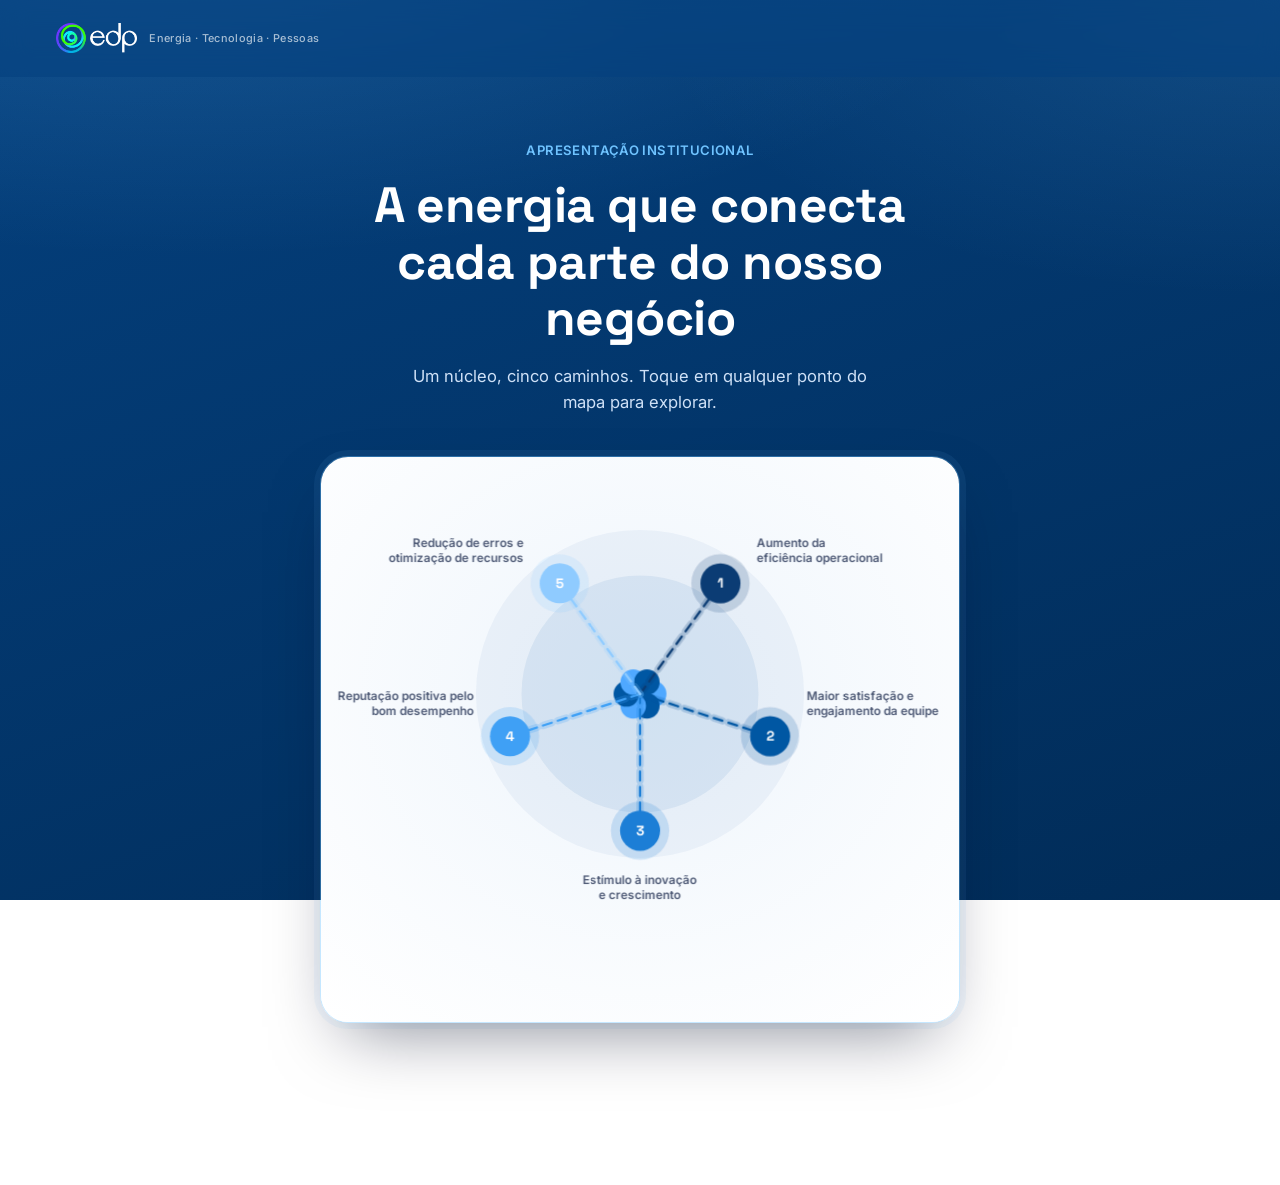
==== index.html @ 25f46475 "Add files via upload" ====
<!DOCTYPE html>
<html lang="pt-BR">
<head>
<meta charset="UTF-8">
<meta name="viewport" content="width=device-width, initial-scale=1.0">
<title>EDP · Energia que conecta o futuro</title>
<meta name="description" content="Apresentação institucional EDP — explore o mapa mental interativo e conheça os pilares que movem a nossa energia.">
<link rel="stylesheet" href="css/style.css">
</head>
<body>

<header class="site-header">
  <button class="brand" data-route="home" aria-label="Voltar ao início EDP">
    <img class="brand-logo" src="assets/logo_edp.png" alt="EDP">
    <span class="brand-text"><small>Energia · Tecnologia · Pessoas</small></span>
  </button>

  <button class="home-btn" data-route="home">
    <svg viewBox="0 0 24 24" fill="none" stroke="currentColor" stroke-width="2" stroke-linecap="round" stroke-linejoin="round"><path d="M3 12l9-9 9 9"/><path d="M5 10v10a1 1 0 0 0 1 1h4v-6h4v6h4a1 1 0 0 0 1-1V10"/></svg>
    <span>Início</span>
  </button>
</header>

<main>

  <!-- ================= HOME ================= -->
  <section id="home" class="page is-active" data-page="home">
    <p class="hero-eyebrow">Apresentação institucional</p>
    <h1 class="hero-title">A energia que conecta cada parte do nosso negócio</h1>
    <p class="hero-sub">Um núcleo, cinco caminhos. Toque em qualquer ponto do mapa para explorar.</p>

    <div class="map-wrap" aria-label="Mapa mental interativo com cinco temas: clique em um ponto para saber mais">
      <svg width="100%" viewBox="0 0 700 620" role="img" xmlns="http://www.w3.org/2000/svg" aria-labelledby="mm-title mm-desc">
<title id="mm-title">Mapa mental EDP</title>
<desc id="mm-desc">Átomo azul brilhante, com núcleo e órbitas de elétrons, que se transforma em um mapa mental com cinco temas conectados ao núcleo central.</desc>
<defs>
  <radialGradient id="mm-bg" cx="50%" cy="42%" r="75%">
    <stop offset="0%" stop-color="#eef5fc"/>
    <stop offset="100%" stop-color="#ffffff"/>
  </radialGradient>
</defs>
<rect x="0" y="0" width="700" height="620" fill="url(#mm-bg)"/>
<circle class="nucleus-glow nucleus-glow-a" cx="350" cy="260" r="180" fill="#0057A3" opacity=".05"/>
<circle class="nucleus-glow nucleus-glow-b" cx="350" cy="260" r="130" fill="#0057A3" opacity=".08"/>
<g class="atom-shell">
<g class="orbit-spin orbit-spin-1">
<g transform="rotate(0 350 260)">
<ellipse cx="350" cy="260" rx="155" ry="62" fill="none" stroke="#0057A3" stroke-width="3.5" opacity=".5"/>
<circle cx="390.1" cy="319.9" r="10" fill="#123a63"/>
<circle cx="387.1" cy="316.9" r="3.4" fill="#8fc4ff" opacity=".9"/>
</g>
</g>
<g class="orbit-spin orbit-spin-2">
<g transform="rotate(60 350 260)">
<ellipse cx="350" cy="260" rx="155" ry="62" fill="none" stroke="#0057A3" stroke-width="3.5" opacity=".5"/>
<circle cx="284.5" cy="316.2" r="10" fill="#123a63"/>
<circle cx="281.5" cy="313.2" r="3.4" fill="#8fc4ff" opacity=".9"/>
</g>
</g>
<g class="orbit-spin orbit-spin-3">
<g transform="rotate(120 350 260)">
<ellipse cx="350" cy="260" rx="155" ry="62" fill="none" stroke="#0057A3" stroke-width="3.5" opacity=".5"/>
<circle cx="209.5" cy="286.2" r="10" fill="#123a63"/>
<circle cx="206.5" cy="283.2" r="3.4" fill="#8fc4ff" opacity=".9"/>
</g>
</g>
</g>
<g class="nucleus-core-group">
<circle cx="350" cy="260" r="14" fill="#0057A3"/>
<circle cx="365" cy="260" r="14" fill="#4FA8FF"/>
<circle cx="357.5" cy="273" r="14" fill="#0057A3"/>
<circle cx="342.5" cy="273" r="14" fill="#4FA8FF"/>
<circle cx="335" cy="260" r="14" fill="#0057A3"/>
<circle cx="342.5" cy="247" r="14" fill="#4FA8FF"/>
<circle cx="357.5" cy="247" r="14" fill="#0057A3"/>
</g>
<g class="orbit-system">
<line x1="350" y1="260" x2="438.2" y2="138.6" stroke="#0B3C74" stroke-width="8" opacity=".22" stroke-linecap="round" class="branch branch-1 branch-glow"/>
<line x1="350" y1="260" x2="438.2" y2="138.6" stroke="#0B3C74" stroke-width="2.5" stroke-linecap="round" class="branch branch-1 branch-beam"/>
<line x1="350" y1="260" x2="492.7" y2="306.4" stroke="#0057A3" stroke-width="8" opacity=".22" stroke-linecap="round" class="branch branch-2 branch-glow"/>
<line x1="350" y1="260" x2="492.7" y2="306.4" stroke="#0057A3" stroke-width="2.5" stroke-linecap="round" class="branch branch-2 branch-beam"/>
<line x1="350" y1="260" x2="350.0" y2="410.0" stroke="#1C7ED6" stroke-width="8" opacity=".22" stroke-linecap="round" class="branch branch-3 branch-glow"/>
<line x1="350" y1="260" x2="350.0" y2="410.0" stroke="#1C7ED6" stroke-width="2.5" stroke-linecap="round" class="branch branch-3 branch-beam"/>
<line x1="350" y1="260" x2="207.3" y2="306.4" stroke="#3FA0F5" stroke-width="8" opacity=".22" stroke-linecap="round" class="branch branch-4 branch-glow"/>
<line x1="350" y1="260" x2="207.3" y2="306.4" stroke="#3FA0F5" stroke-width="2.5" stroke-linecap="round" class="branch branch-4 branch-beam"/>
<line x1="350" y1="260" x2="261.8" y2="138.6" stroke="#8FCBFF" stroke-width="8" opacity=".22" stroke-linecap="round" class="branch branch-5 branch-glow"/>
<line x1="350" y1="260" x2="261.8" y2="138.6" stroke="#8FCBFF" stroke-width="2.5" stroke-linecap="round" class="branch branch-5 branch-beam"/>
<g class="map-node" data-node="1" tabindex="0" role="button" aria-label="Abrir tema 1">
<circle cx="438.2" cy="138.6" r="32" fill="#0B3C74" opacity=".18"/>
<circle cx="438.2" cy="138.6" r="22" fill="#0B3C74"/>
<text x="438.2" y="143.6" text-anchor="middle" font-size="15" font-weight="700" fill="#ffffff" font-family="Space Grotesk, Inter, sans-serif">1</text>
</g>
<g class="map-node" data-node="2" tabindex="0" role="button" aria-label="Abrir tema 2">
<circle cx="492.7" cy="306.4" r="32" fill="#0057A3" opacity=".18"/>
<circle cx="492.7" cy="306.4" r="22" fill="#0057A3"/>
<text x="492.7" y="311.4" text-anchor="middle" font-size="15" font-weight="700" fill="#ffffff" font-family="Space Grotesk, Inter, sans-serif">2</text>
</g>
<g class="map-node" data-node="3" tabindex="0" role="button" aria-label="Abrir tema 3">
<circle cx="350.0" cy="410.0" r="32" fill="#1C7ED6" opacity=".18"/>
<circle cx="350.0" cy="410.0" r="22" fill="#1C7ED6"/>
<text x="350.0" y="415.0" text-anchor="middle" font-size="15" font-weight="700" fill="#ffffff" font-family="Space Grotesk, Inter, sans-serif">3</text>
</g>
<g class="map-node" data-node="4" tabindex="0" role="button" aria-label="Abrir tema 4">
<circle cx="207.3" cy="306.4" r="32" fill="#3FA0F5" opacity=".18"/>
<circle cx="207.3" cy="306.4" r="22" fill="#3FA0F5"/>
<text x="207.3" y="311.4" text-anchor="middle" font-size="15" font-weight="700" fill="#ffffff" font-family="Space Grotesk, Inter, sans-serif">4</text>
</g>
<g class="map-node" data-node="5" tabindex="0" role="button" aria-label="Abrir tema 5">
<circle cx="261.8" cy="138.6" r="32" fill="#8FCBFF" opacity=".18"/>
<circle cx="261.8" cy="138.6" r="22" fill="#8FCBFF"/>
<text x="261.8" y="143.6" text-anchor="middle" font-size="15" font-weight="700" fill="#ffffff" font-family="Space Grotesk, Inter, sans-serif">5</text>
</g>
<text x="478.2" y="98.6" text-anchor="start" font-size="13" font-weight="600" fill="#4d5975" font-family="Inter, sans-serif">Aumento da</text>
<text x="478.2" y="115.6" text-anchor="start" font-size="13" font-weight="600" fill="#4d5975" font-family="Inter, sans-serif">eficiência operacional</text>
<text x="532.7" y="266.4" text-anchor="start" font-size="13" font-weight="600" fill="#4d5975" font-family="Inter, sans-serif">Maior satisfação e</text>
<text x="532.7" y="283.4" text-anchor="start" font-size="13" font-weight="600" fill="#4d5975" font-family="Inter, sans-serif">engajamento da equipe</text>
<text x="350.0" y="468.0" text-anchor="middle" font-size="13" font-weight="600" fill="#4d5975" font-family="Inter, sans-serif">Estímulo à inovação</text>
<text x="350.0" y="485.0" text-anchor="middle" font-size="13" font-weight="600" fill="#4d5975" font-family="Inter, sans-serif">e crescimento</text>
<text x="167.3" y="266.4" text-anchor="end" font-size="13" font-weight="600" fill="#4d5975" font-family="Inter, sans-serif">Reputação positiva pelo</text>
<text x="167.3" y="283.4" text-anchor="end" font-size="13" font-weight="600" fill="#4d5975" font-family="Inter, sans-serif">bom desempenho</text>
<text x="221.8" y="98.6" text-anchor="end" font-size="13" font-weight="600" fill="#4d5975" font-family="Inter, sans-serif">Redução de erros e</text>
<text x="221.8" y="115.6" text-anchor="end" font-size="13" font-weight="600" fill="#4d5975" font-family="Inter, sans-serif">otimização de recursos</text>
</g>
</svg>
    </div>
  </section>

  <!-- ================= TEMA 1 ================= -->
  <section id="tema-1" class="page" data-page="tema-1" style="--accent-c: var(--n1);">
    <div class="detail detail-grid">
      <div class="detail-copy">
        <p class="detail-kicker"><span class="dot"></span> Tema 01 · Operação</p>
        <h2 class="detail-title">Aumento da eficiência operacional</h2>
        <p class="detail-lede">Cada visita técnica economizada é energia que chega mais rápido a quem precisa. Rotas de manutenção são otimizadas com dados em tempo real, reduzindo deslocamentos desnecessários e o tempo entre o chamado e o reparo. O monitoramento contínuo da rede permite agir antes que uma falha aconteça, mantendo a operação fluindo com menos desperdício em cada etapa.</p>
        <div class="detail-links">
          <button class="detail-link" data-route="home">
            <svg viewBox="0 0 24 24" fill="none" stroke="currentColor" stroke-width="2" stroke-linecap="round" stroke-linejoin="round"><path d="M3 12l9-9 9 9"/><path d="M5 10v10a1 1 0 0 0 1 1h4v-6h4v6h4a1 1 0 0 0 1-1V10"/></svg>
            Início
          </button>
          <button class="detail-link is-quiet" data-route="tema-2">
            Pessoas e engajamento
            <svg viewBox="0 0 24 24" fill="none" stroke="currentColor" stroke-width="2" stroke-linecap="round" stroke-linejoin="round"><path d="M5 12h14"/><path d="M13 5l7 7-7 7"/></svg>
          </button>
        </div>
      </div>
      <div class="detail-media">
        <figure class="media-card">
          <svg width="100%" viewBox="0 0 640 220" role="img" xmlns="http://www.w3.org/2000/svg" aria-labelledby="tr-title tr-desc">
<title id="tr-title">Manutenção em campo</title>
<desc id="tr-desc">Caminhão branco de manutenção da EDP percorre a rua enquanto os postes de energia se acendem à sua passagem.</desc>
<defs>
  <linearGradient id="tr-sky" x1="0" y1="0" x2="0" y2="1">
    <stop offset="0%" stop-color="#eaf4ff"/>
    <stop offset="100%" stop-color="#ffffff"/>
  </linearGradient>
</defs>
<rect x="0" y="0" width="640" height="220" fill="url(#tr-sky)"/>

<!-- postes de luz -->
<rect x="86" y="70" width="4" height="90" fill="#c7d2e3"/>
<circle class="lamp lamp1" cx="88" cy="66" r="9" fill="#ffd873"/>
<rect x="226" y="70" width="4" height="90" fill="#c7d2e3"/>
<circle class="lamp lamp2" cx="228" cy="66" r="9" fill="#ffd873"/>
<rect x="366" y="70" width="4" height="90" fill="#c7d2e3"/>
<circle class="lamp lamp3" cx="368" cy="66" r="9" fill="#ffd873"/>
<rect x="506" y="70" width="4" height="90" fill="#c7d2e3"/>
<circle class="lamp lamp4" cx="508" cy="66" r="9" fill="#ffd873"/>

<!-- pista -->
<rect x="0" y="160" width="640" height="60" fill="#233246"/>
<rect x="0" y="160" width="640" height="6" fill="#324a66"/>
<g fill="#ffffff" opacity=".7">
  <rect x="0" y="188" width="34" height="5"/><rect x="60" y="188" width="34" height="5"/>
  <rect x="120" y="188" width="34" height="5"/><rect x="180" y="188" width="34" height="5"/>
  <rect x="240" y="188" width="34" height="5"/><rect x="300" y="188" width="34" height="5"/>
  <rect x="360" y="188" width="34" height="5"/><rect x="420" y="188" width="34" height="5"/>
  <rect x="480" y="188" width="34" height="5"/><rect x="540" y="188" width="34" height="5"/>
  <rect x="600" y="188" width="34" height="5"/>
</g>

<!-- caminhao (grupo externo apenas translada; nada de transform-origin aqui) -->
<g class="truck-rig">
  <g transform="translate(-6,90)">
    <!-- sombra -->
    <ellipse cx="82" cy="82" rx="76" ry="8" fill="#16213a" opacity=".14"/>

    <!-- carroceria (caixa branca de manutencao) -->
    <rect x="6" y="22" width="94" height="48" rx="5" fill="#ffffff" stroke="#c7d2e3" stroke-width="2"/>
    <rect x="6" y="46" width="94" height="7" fill="#0057A3"/>
    <text x="53" y="38" text-anchor="middle" font-size="15" font-weight="700" fill="#0057A3" font-family="Space Grotesk, Inter, sans-serif">EDP</text>

    <!-- cabine -->
    <path d="M100,30 h26 a8,8 0 0 1 8,8 v24 a8,8 0 0 1 -8,8 h-26 z" fill="#0057A3"/>
    <rect x="108" y="38" width="18" height="14" rx="2" fill="#cfe6ff"/>
    <rect x="100" y="66" width="34" height="5" fill="#003f7d"/>

    <!-- parachoque -->
    <rect x="130" y="68" width="8" height="6" fill="#8fa3c2"/>
    <rect x="2" y="68" width="8" height="6" fill="#8fa3c2"/>

    <!-- rodas: cada roda e um grupo fechado, sem transform proprio -->
    <g class="wheel">
      <circle cx="38" cy="76" r="13" fill="#1b2740"/>
      <circle cx="38" cy="76" r="6" fill="#c3ccdb"/>
      <g stroke="#1b2740" stroke-width="2.4">
        <line x1="38" y1="66" x2="38" y2="86"/>
        <line x1="28" y1="76" x2="48" y2="76"/>
        <line x1="31" y1="69" x2="45" y2="83"/>
        <line x1="45" y1="69" x2="31" y2="83"/>
      </g>
    </g>
    <g class="wheel">
      <circle cx="112" cy="76" r="13" fill="#1b2740"/>
      <circle cx="112" cy="76" r="6" fill="#c3ccdb"/>
      <g stroke="#1b2740" stroke-width="2.4">
        <line x1="112" y1="66" x2="112" y2="86"/>
        <line x1="102" y1="76" x2="122" y2="76"/>
        <line x1="105" y1="69" x2="119" y2="83"/>
        <line x1="119" y1="69" x2="105" y2="83"/>
      </g>
    </g>
  </g>
</g>
</svg>
        </figure>
        <figure class="media-card media-photo">
          <img src="assets/foto_caminhao_edp.jpg" alt="Caminhão de manutenção da EDP em operação em via pública, com equipe trabalhando na rede elétrica" loading="lazy">
          <figcaption class="media-caption">Equipe EDP em campo</figcaption>
        </figure>
      </div>
    </div>
  </section>

  <!-- ================= TEMA 2 ================= -->
  <section id="tema-2" class="page" data-page="tema-2" style="--accent-c: var(--n2);">
    <div class="detail detail-grid">
      <div class="detail-copy">
        <p class="detail-kicker"><span class="dot"></span> Tema 02 · Pessoas</p>
        <h2 class="detail-title">Maior satisfação e engajamento da equipe</h2>
        <p class="detail-lede">Assim como o sol carrega os painéis e leva luz até a casa, investir em quem faz a EDP acontecer sustenta cada etapa da nossa energia. Ferramentas digitais tiram tarefas repetitivas do caminho da equipe, e trilhas de capacitação conectam cada colaborador às novas tecnologias de energia limpa. O resultado é uma cultura orientada a propósito, em que sustentabilidade é trabalho de todos os dias.</p>
        <div class="detail-links">
          <button class="detail-link" data-route="home">
            <svg viewBox="0 0 24 24" fill="none" stroke="currentColor" stroke-width="2" stroke-linecap="round" stroke-linejoin="round"><path d="M3 12l9-9 9 9"/><path d="M5 10v10a1 1 0 0 0 1 1h4v-6h4v6h4a1 1 0 0 0 1-1V10"/></svg>
            Início
          </button>
          <button class="detail-link is-quiet" data-route="tema-3">
            Inovação e crescimento
            <svg viewBox="0 0 24 24" fill="none" stroke="currentColor" stroke-width="2" stroke-linecap="round" stroke-linejoin="round"><path d="M5 12h14"/><path d="M13 5l7 7-7 7"/></svg>
          </button>
        </div>
      </div>
      <div class="detail-media">
        <figure class="media-card">
          <svg width="100%" viewBox="0 0 640 220" role="img" xmlns="http://www.w3.org/2000/svg" aria-labelledby="sl-title sl-desc">
<title id="sl-title">Energia solar EDP</title>
<desc id="sl-desc">O sol carrega o painel solar, a energia flui até a casa e as janelas se acendem, com um marcador EDP no ponto de conexão.</desc>
<defs>
  <linearGradient id="sl-sky" x1="0" y1="0" x2="0" y2="1">
    <stop offset="0%" stop-color="#eaf4ff"/>
    <stop offset="100%" stop-color="#ffffff"/>
  </linearGradient>
</defs>
<rect x="0" y="0" width="640" height="220" fill="url(#sl-sky)"/>

<!-- sol -->
<g>
  <circle class="sun-glow sun-glow-a" cx="96" cy="58" r="46" fill="#ffcf5c" opacity=".10"/>
  <circle class="sun-glow sun-glow-b" cx="96" cy="58" r="34" fill="#ffcf5c" opacity=".18"/>
  <g class="sun-rays" stroke="#f4b93c" stroke-width="2.5" stroke-linecap="round">
    <line x1="96" y1="14" x2="96" y2="4"/>
    <line x1="96" y1="102" x2="96" y2="112"/>
    <line x1="52" y1="58" x2="42" y2="58"/>
    <line x1="140" y1="58" x2="150" y2="58"/>
    <line x1="65" y1="27" x2="58" y2="20"/>
    <line x1="127" y1="27" x2="134" y2="20"/>
    <line x1="65" y1="89" x2="58" y2="96"/>
    <line x1="127" y1="89" x2="134" y2="96"/>
  </g>
  <circle cx="96" cy="58" r="24" fill="#ffcf5c"/>
</g>

<!-- linha do chao -->
<rect x="0" y="196" width="640" height="4" fill="#e2e9f4"/>

<!-- painel solar -->
<g transform="translate(40,120)">
  <path d="M0,52 L100,52 L86,10 L18,10 Z" fill="#dbe9fb" stroke="#0057A3" stroke-width="2"/>
  <line x1="18" y1="10" x2="0" y2="52" stroke="#0057A3" stroke-width="1.4" opacity=".5"/>
  <line x1="43" y1="10" x2="30" y2="52" stroke="#0057A3" stroke-width="1.4" opacity=".5"/>
  <line x1="65" y1="10" x2="58" y2="52" stroke="#0057A3" stroke-width="1.4" opacity=".5"/>
  <line x1="6" y1="34" x2="94" y2="34" stroke="#0057A3" stroke-width="1.4" opacity=".5"/>
  <rect x="42" y="52" width="8" height="18" fill="#a9b8d1"/>
</g>

<!-- fluxo de energia -->
<path class="energy-flow" d="M150,150 Q320,90 470,150" fill="none" stroke="#0aa0e0" stroke-width="3" stroke-dasharray="2 10" stroke-linecap="round"/>

<!-- marcador EDP -->
<g transform="translate(292,118)">
  <g class="edp-marker">
    <rect x="0" y="0" width="56" height="24" rx="6" fill="#0057A3"/>
    <text x="28" y="16" text-anchor="middle" font-size="12" font-weight="700" fill="#ffffff" font-family="Space Grotesk, Inter, sans-serif">EDP</text>
    <rect x="24" y="24" width="8" height="46" fill="#8fa3c2"/>
  </g>
</g>

<!-- casa -->
<g transform="translate(490,96)">
  <path d="M0,44 L50,10 L100,44 Z" fill="#0057A3"/>
  <rect x="8" y="44" width="84" height="56" fill="#ffffff" stroke="#dbe6f5" stroke-width="2"/>
  <rect class="window window-1" x="24" y="60" width="20" height="20" fill="#1b2740"/>
  <rect class="window window-2" x="56" y="60" width="20" height="20" fill="#1b2740"/>
</g>
</svg>
        </figure>
        <figure class="media-card media-photo">
          <img src="assets/foto_solar_eolica_montanhas.jpg" alt="Painéis solares com turbinas eólicas ao fundo, em paisagem montanhosa" loading="lazy">
          <figcaption class="media-caption">Geração solar e eólica</figcaption>
        </figure>
      </div>
    </div>
  </section>

  <!-- ================= TEMA 3 ================= -->
  <section id="tema-3" class="page" data-page="tema-3" style="--accent-c: var(--n3);">
    <div class="detail detail-grid">
      <div class="detail-copy">
        <p class="detail-kicker"><span class="dot"></span> Tema 03 · Inovação</p>
        <h2 class="detail-title">Estímulo à inovação e crescimento</h2>
        <p class="detail-lede">Manter a rede acesa hoje é também construir a energia de amanhã. A digitalização da infraestrutura elétrica abre espaço para novos serviços, de mobilidade elétrica a armazenamento e geração solar descentralizada. Cada rota otimizada e cada tecnologia testada em campo vira experiência acumulada — e essa experiência sustenta o crescimento da EDP em novos mercados.</p>
        <div class="detail-links">
          <button class="detail-link" data-route="home">
            <svg viewBox="0 0 24 24" fill="none" stroke="currentColor" stroke-width="2" stroke-linecap="round" stroke-linejoin="round"><path d="M3 12l9-9 9 9"/><path d="M5 10v10a1 1 0 0 0 1 1h4v-6h4v6h4a1 1 0 0 0 1-1V10"/></svg>
            Início
          </button>
          <button class="detail-link is-quiet" data-route="tema-4">
            Reputação e desempenho
            <svg viewBox="0 0 24 24" fill="none" stroke="currentColor" stroke-width="2" stroke-linecap="round" stroke-linejoin="round"><path d="M5 12h14"/><path d="M13 5l7 7-7 7"/></svg>
          </button>
        </div>
      </div>
      <div class="detail-media">
        <figure class="media-card">
          <svg width="100%" viewBox="0 0 640 220" role="img" xmlns="http://www.w3.org/2000/svg" aria-labelledby="tr-title tr-desc">
<title id="tr-title">Manutenção em campo</title>
<desc id="tr-desc">Caminhão branco de manutenção da EDP percorre a rua enquanto os postes de energia se acendem à sua passagem.</desc>
<defs>
  <linearGradient id="tr-sky" x1="0" y1="0" x2="0" y2="1">
    <stop offset="0%" stop-color="#eaf4ff"/>
    <stop offset="100%" stop-color="#ffffff"/>
  </linearGradient>
</defs>
<rect x="0" y="0" width="640" height="220" fill="url(#tr-sky)"/>

<!-- postes de luz -->
<rect x="86" y="70" width="4" height="90" fill="#c7d2e3"/>
<circle class="lamp lamp1" cx="88" cy="66" r="9" fill="#ffd873"/>
<rect x="226" y="70" width="4" height="90" fill="#c7d2e3"/>
<circle class="lamp lamp2" cx="228" cy="66" r="9" fill="#ffd873"/>
<rect x="366" y="70" width="4" height="90" fill="#c7d2e3"/>
<circle class="lamp lamp3" cx="368" cy="66" r="9" fill="#ffd873"/>
<rect x="506" y="70" width="4" height="90" fill="#c7d2e3"/>
<circle class="lamp lamp4" cx="508" cy="66" r="9" fill="#ffd873"/>

<!-- pista -->
<rect x="0" y="160" width="640" height="60" fill="#233246"/>
<rect x="0" y="160" width="640" height="6" fill="#324a66"/>
<g fill="#ffffff" opacity=".7">
  <rect x="0" y="188" width="34" height="5"/><rect x="60" y="188" width="34" height="5"/>
  <rect x="120" y="188" width="34" height="5"/><rect x="180" y="188" width="34" height="5"/>
  <rect x="240" y="188" width="34" height="5"/><rect x="300" y="188" width="34" height="5"/>
  <rect x="360" y="188" width="34" height="5"/><rect x="420" y="188" width="34" height="5"/>
  <rect x="480" y="188" width="34" height="5"/><rect x="540" y="188" width="34" height="5"/>
  <rect x="600" y="188" width="34" height="5"/>
</g>

<!-- caminhao (grupo externo apenas translada; nada de transform-origin aqui) -->
<g class="truck-rig">
  <g transform="translate(-6,90)">
    <!-- sombra -->
    <ellipse cx="82" cy="82" rx="76" ry="8" fill="#16213a" opacity=".14"/>

    <!-- carroceria (caixa branca de manutencao) -->
    <rect x="6" y="22" width="94" height="48" rx="5" fill="#ffffff" stroke="#c7d2e3" stroke-width="2"/>
    <rect x="6" y="46" width="94" height="7" fill="#0057A3"/>
    <text x="53" y="38" text-anchor="middle" font-size="15" font-weight="700" fill="#0057A3" font-family="Space Grotesk, Inter, sans-serif">EDP</text>

    <!-- cabine -->
    <path d="M100,30 h26 a8,8 0 0 1 8,8 v24 a8,8 0 0 1 -8,8 h-26 z" fill="#0057A3"/>
    <rect x="108" y="38" width="18" height="14" rx="2" fill="#cfe6ff"/>
    <rect x="100" y="66" width="34" height="5" fill="#003f7d"/>

    <!-- parachoque -->
    <rect x="130" y="68" width="8" height="6" fill="#8fa3c2"/>
    <rect x="2" y="68" width="8" height="6" fill="#8fa3c2"/>

    <!-- rodas: cada roda e um grupo fechado, sem transform proprio -->
    <g class="wheel">
      <circle cx="38" cy="76" r="13" fill="#1b2740"/>
      <circle cx="38" cy="76" r="6" fill="#c3ccdb"/>
      <g stroke="#1b2740" stroke-width="2.4">
        <line x1="38" y1="66" x2="38" y2="86"/>
        <line x1="28" y1="76" x2="48" y2="76"/>
        <line x1="31" y1="69" x2="45" y2="83"/>
        <line x1="45" y1="69" x2="31" y2="83"/>
      </g>
    </g>
    <g class="wheel">
      <circle cx="112" cy="76" r="13" fill="#1b2740"/>
      <circle cx="112" cy="76" r="6" fill="#c3ccdb"/>
      <g stroke="#1b2740" stroke-width="2.4">
        <line x1="112" y1="66" x2="112" y2="86"/>
        <line x1="102" y1="76" x2="122" y2="76"/>
        <line x1="105" y1="69" x2="119" y2="83"/>
        <line x1="119" y1="69" x2="105" y2="83"/>
      </g>
    </g>
  </g>
</g>
</svg>
        </figure>
        <figure class="media-card media-photo">
          <img src="assets/foto_solar_eolica_por_do_sol.jpg" alt="Parque eólico e painéis solares ao pôr do sol" loading="lazy">
          <figcaption class="media-caption">Energia renovável em expansão</figcaption>
        </figure>
      </div>
    </div>
  </section>

  <!-- ================= TEMA 4 ================= -->
  <section id="tema-4" class="page" data-page="tema-4" style="--accent-c: var(--n4);">
    <div class="detail detail-grid">
      <div class="detail-copy">
        <p class="detail-kicker"><span class="dot"></span> Tema 04 · Reputação</p>
        <h2 class="detail-title">Reputação positiva impulsionada pelo bom desempenho</h2>
        <p class="detail-lede">Confiança se constrói luz a luz. Quando a energia chega sem falhas e a manutenção é rápida, a marca EDP se fortalece na vida de quem depende dela todos os dias. Indicadores de qualidade de fornecimento são acompanhados de perto, em tempo real, e a comunicação com clientes e comunidades é transparente — assim a EDP se torna referência em transição energética nos mercados onde atua.</p>
        <div class="detail-links">
          <button class="detail-link" data-route="home">
            <svg viewBox="0 0 24 24" fill="none" stroke="currentColor" stroke-width="2" stroke-linecap="round" stroke-linejoin="round"><path d="M3 12l9-9 9 9"/><path d="M5 10v10a1 1 0 0 0 1 1h4v-6h4v6h4a1 1 0 0 0 1-1V10"/></svg>
            Início
          </button>
          <button class="detail-link is-quiet" data-route="tema-5">
            Redução de erros
            <svg viewBox="0 0 24 24" fill="none" stroke="currentColor" stroke-width="2" stroke-linecap="round" stroke-linejoin="round"><path d="M5 12h14"/><path d="M13 5l7 7-7 7"/></svg>
          </button>
        </div>
      </div>
      <div class="detail-media">
        <figure class="media-card">
          <svg width="100%" viewBox="0 0 640 220" role="img" xmlns="http://www.w3.org/2000/svg" aria-labelledby="sl-title sl-desc">
<title id="sl-title">Energia solar EDP</title>
<desc id="sl-desc">O sol carrega o painel solar, a energia flui até a casa e as janelas se acendem, com um marcador EDP no ponto de conexão.</desc>
<defs>
  <linearGradient id="sl-sky" x1="0" y1="0" x2="0" y2="1">
    <stop offset="0%" stop-color="#eaf4ff"/>
    <stop offset="100%" stop-color="#ffffff"/>
  </linearGradient>
</defs>
<rect x="0" y="0" width="640" height="220" fill="url(#sl-sky)"/>

<!-- sol -->
<g>
  <circle class="sun-glow sun-glow-a" cx="96" cy="58" r="46" fill="#ffcf5c" opacity=".10"/>
  <circle class="sun-glow sun-glow-b" cx="96" cy="58" r="34" fill="#ffcf5c" opacity=".18"/>
  <g class="sun-rays" stroke="#f4b93c" stroke-width="2.5" stroke-linecap="round">
    <line x1="96" y1="14" x2="96" y2="4"/>
    <line x1="96" y1="102" x2="96" y2="112"/>
    <line x1="52" y1="58" x2="42" y2="58"/>
    <line x1="140" y1="58" x2="150" y2="58"/>
    <line x1="65" y1="27" x2="58" y2="20"/>
    <line x1="127" y1="27" x2="134" y2="20"/>
    <line x1="65" y1="89" x2="58" y2="96"/>
    <line x1="127" y1="89" x2="134" y2="96"/>
  </g>
  <circle cx="96" cy="58" r="24" fill="#ffcf5c"/>
</g>

<!-- linha do chao -->
<rect x="0" y="196" width="640" height="4" fill="#e2e9f4"/>

<!-- painel solar -->
<g transform="translate(40,120)">
  <path d="M0,52 L100,52 L86,10 L18,10 Z" fill="#dbe9fb" stroke="#0057A3" stroke-width="2"/>
  <line x1="18" y1="10" x2="0" y2="52" stroke="#0057A3" stroke-width="1.4" opacity=".5"/>
  <line x1="43" y1="10" x2="30" y2="52" stroke="#0057A3" stroke-width="1.4" opacity=".5"/>
  <line x1="65" y1="10" x2="58" y2="52" stroke="#0057A3" stroke-width="1.4" opacity=".5"/>
  <line x1="6" y1="34" x2="94" y2="34" stroke="#0057A3" stroke-width="1.4" opacity=".5"/>
  <rect x="42" y="52" width="8" height="18" fill="#a9b8d1"/>
</g>

<!-- fluxo de energia -->
<path class="energy-flow" d="M150,150 Q320,90 470,150" fill="none" stroke="#0aa0e0" stroke-width="3" stroke-dasharray="2 10" stroke-linecap="round"/>

<!-- marcador EDP -->
<g transform="translate(292,118)">
  <g class="edp-marker">
    <rect x="0" y="0" width="56" height="24" rx="6" fill="#0057A3"/>
    <text x="28" y="16" text-anchor="middle" font-size="12" font-weight="700" fill="#ffffff" font-family="Space Grotesk, Inter, sans-serif">EDP</text>
    <rect x="24" y="24" width="8" height="46" fill="#8fa3c2"/>
  </g>
</g>

<!-- casa -->
<g transform="translate(490,96)">
  <path d="M0,44 L50,10 L100,44 Z" fill="#0057A3"/>
  <rect x="8" y="44" width="84" height="56" fill="#ffffff" stroke="#dbe6f5" stroke-width="2"/>
  <rect class="window window-1" x="24" y="60" width="20" height="20" fill="#1b2740"/>
  <rect class="window window-2" x="56" y="60" width="20" height="20" fill="#1b2740"/>
</g>
</svg>
        </figure>
        <figure class="media-card media-photo">
          <img src="assets/foto_solar_aerea.jpg" alt="Vista aérea de um grande parque de painéis solares ao lado de um canal" loading="lazy">
          <figcaption class="media-caption">Parque solar EDP</figcaption>
        </figure>
      </div>
    </div>
  </section>

  <!-- ================= TEMA 5 ================= -->
  <section id="tema-5" class="page" data-page="tema-5" style="--accent-c: var(--n5);">
    <div class="detail detail-grid">
      <div class="detail-copy">
        <p class="detail-kicker"><span class="dot"></span> Tema 05 · Excelência</p>
        <h2 class="detail-title">Redução de erros, economizando tempo e recursos</h2>
        <p class="detail-lede">Menos retrabalho, mais precisão: cada etapa automatizada da operação libera tempo e recursos para o que realmente importa. O diagnóstico remoto evita deslocamentos desnecessários, enquanto checklists digitais reduzem falhas humanas em campo. Os recursos economizados dessa forma são reinvestidos em novos projetos de energia renovável, fechando o ciclo entre eficiência e sustentabilidade.</p>
        <div class="detail-links">
          <button class="detail-link" data-route="home">
            <svg viewBox="0 0 24 24" fill="none" stroke="currentColor" stroke-width="2" stroke-linecap="round" stroke-linejoin="round"><path d="M3 12l9-9 9 9"/><path d="M5 10v10a1 1 0 0 0 1 1h4v-6h4v6h4a1 1 0 0 0 1-1V10"/></svg>
            Início
          </button>
          <button class="detail-link is-quiet" data-route="tema-1">
            Ver temas novamente
            <svg viewBox="0 0 24 24" fill="none" stroke="currentColor" stroke-width="2" stroke-linecap="round" stroke-linejoin="round"><path d="M5 12h14"/><path d="M13 5l7 7-7 7"/></svg>
          </button>
        </div>
      </div>
      <div class="detail-media">
        <figure class="media-card">
          <svg width="100%" viewBox="0 0 640 220" role="img" xmlns="http://www.w3.org/2000/svg" aria-labelledby="tr-title tr-desc">
<title id="tr-title">Manutenção em campo</title>
<desc id="tr-desc">Caminhão branco de manutenção da EDP percorre a rua enquanto os postes de energia se acendem à sua passagem.</desc>
<defs>
  <linearGradient id="tr-sky" x1="0" y1="0" x2="0" y2="1">
    <stop offset="0%" stop-color="#eaf4ff"/>
    <stop offset="100%" stop-color="#ffffff"/>
  </linearGradient>
</defs>
<rect x="0" y="0" width="640" height="220" fill="url(#tr-sky)"/>

<!-- postes de luz -->
<rect x="86" y="70" width="4" height="90" fill="#c7d2e3"/>
<circle class="lamp lamp1" cx="88" cy="66" r="9" fill="#ffd873"/>
<rect x="226" y="70" width="4" height="90" fill="#c7d2e3"/>
<circle class="lamp lamp2" cx="228" cy="66" r="9" fill="#ffd873"/>
<rect x="366" y="70" width="4" height="90" fill="#c7d2e3"/>
<circle class="lamp lamp3" cx="368" cy="66" r="9" fill="#ffd873"/>
<rect x="506" y="70" width="4" height="90" fill="#c7d2e3"/>
<circle class="lamp lamp4" cx="508" cy="66" r="9" fill="#ffd873"/>

<!-- pista -->
<rect x="0" y="160" width="640" height="60" fill="#233246"/>
<rect x="0" y="160" width="640" height="6" fill="#324a66"/>
<g fill="#ffffff" opacity=".7">
  <rect x="0" y="188" width="34" height="5"/><rect x="60" y="188" width="34" height="5"/>
  <rect x="120" y="188" width="34" height="5"/><rect x="180" y="188" width="34" height="5"/>
  <rect x="240" y="188" width="34" height="5"/><rect x="300" y="188" width="34" height="5"/>
  <rect x="360" y="188" width="34" height="5"/><rect x="420" y="188" width="34" height="5"/>
  <rect x="480" y="188" width="34" height="5"/><rect x="540" y="188" width="34" height="5"/>
  <rect x="600" y="188" width="34" height="5"/>
</g>

<!-- caminhao (grupo externo apenas translada; nada de transform-origin aqui) -->
<g class="truck-rig">
  <g transform="translate(-6,90)">
    <!-- sombra -->
    <ellipse cx="82" cy="82" rx="76" ry="8" fill="#16213a" opacity=".14"/>

    <!-- carroceria (caixa branca de manutencao) -->
    <rect x="6" y="22" width="94" height="48" rx="5" fill="#ffffff" stroke="#c7d2e3" stroke-width="2"/>
    <rect x="6" y="46" width="94" height="7" fill="#0057A3"/>
    <text x="53" y="38" text-anchor="middle" font-size="15" font-weight="700" fill="#0057A3" font-family="Space Grotesk, Inter, sans-serif">EDP</text>

    <!-- cabine -->
    <path d="M100,30 h26 a8,8 0 0 1 8,8 v24 a8,8 0 0 1 -8,8 h-26 z" fill="#0057A3"/>
    <rect x="108" y="38" width="18" height="14" rx="2" fill="#cfe6ff"/>
    <rect x="100" y="66" width="34" height="5" fill="#003f7d"/>

    <!-- parachoque -->
    <rect x="130" y="68" width="8" height="6" fill="#8fa3c2"/>
    <rect x="2" y="68" width="8" height="6" fill="#8fa3c2"/>

    <!-- rodas: cada roda e um grupo fechado, sem transform proprio -->
    <g class="wheel">
      <circle cx="38" cy="76" r="13" fill="#1b2740"/>
      <circle cx="38" cy="76" r="6" fill="#c3ccdb"/>
      <g stroke="#1b2740" stroke-width="2.4">
        <line x1="38" y1="66" x2="38" y2="86"/>
        <line x1="28" y1="76" x2="48" y2="76"/>
        <line x1="31" y1="69" x2="45" y2="83"/>
        <line x1="45" y1="69" x2="31" y2="83"/>
      </g>
    </g>
    <g class="wheel">
      <circle cx="112" cy="76" r="13" fill="#1b2740"/>
      <circle cx="112" cy="76" r="6" fill="#c3ccdb"/>
      <g stroke="#1b2740" stroke-width="2.4">
        <line x1="112" y1="66" x2="112" y2="86"/>
        <line x1="102" y1="76" x2="122" y2="76"/>
        <line x1="105" y1="69" x2="119" y2="83"/>
        <line x1="119" y1="69" x2="105" y2="83"/>
      </g>
    </g>
  </g>
</g>
</svg>
        </figure>
        <figure class="media-card media-photo">
          <img src="assets/foto_caminhao_edp.jpg" alt="Caminhão de manutenção da EDP em operação em via pública, com equipe trabalhando na rede elétrica" loading="lazy">
          <figcaption class="media-caption">Equipe EDP em campo</figcaption>
        </figure>
      </div>
    </div>
  </section>

</main>

<footer class="site-footer">
  <p>Desenvolvido por <strong>Denis Alvarenga</strong>, em colaboração com apresentação institucional <strong>SENAI</strong>.</p>
</footer>

<nav class="orbit-nav" aria-label="Navegação rápida entre temas">
  <button class="orbit-dot" data-route="tema-1" style="--dot-c:#0b3c74" aria-label="Tema 1: Eficiência operacional"><i></i></button>
  <button class="orbit-dot" data-route="tema-2" style="--dot-c:#0057a3" aria-label="Tema 2: Pessoas e engajamento"><i></i></button>
  <button class="orbit-dot" data-route="tema-3" style="--dot-c:#1c7ed6" aria-label="Tema 3: Inovação e crescimento"><i></i></button>
  <button class="orbit-dot" data-route="tema-4" style="--dot-c:#3fa0f5" aria-label="Tema 4: Reputação e desempenho"><i></i></button>
  <button class="orbit-dot" data-route="tema-5" style="--dot-c:#8fcbff" aria-label="Tema 5: Redução de erros"><i></i></button>
</nav>

<script src="js/main.js"></script>
</body>
</html>
---- css/style.css ----
/* ============================================================
   EDP · Apresentação Institucional (v3)
   Tema claro, cor dominante AZUL EDP. Sem marca circular no
   cabeçalho — apenas o wordmark. Átomo brilhante que "explode"
   revelando o mapa mental. Ilustrações do caminhão e da energia
   solar desenhadas do zero, mescladas entre os 5 temas.
   ============================================================ */

@import url('https://fonts.googleapis.com/css2?family=Space+Grotesk:wght@500;600;700&family=Inter:wght@400;500;600&display=swap');

:root{
  /* fundo do site: azul EDP (gradiente sutil), não mais branco */
  --bg:          #04407e;
  --bg-deep:     #012c58;
  --bg-alt:      #f4f8fc;
  --card-line:   #e3eaf3;

  --edp-blue:      #0072ce;
  --edp-blue-deep: #003f7d;
  --edp-blue-light:#6fc3ff;

  /* texto direto sobre o fundo azul */
  --ink:         #ffffff;
  --ink-soft:    #cfe1f7;
  --ink-mute:    #93b6de;

  /* texto dentro de cartões brancos (átomo, mídias, pílulas) */
  --ink-card:      #16213a;
  --ink-card-soft: #4d5975;
  --ink-card-mute: #8793ac;

  /* cores dos 5 nós do mapa mental — tudo em tons de azul EDP */
  --n1: #0b3c74;
  --n2: #0057a3;
  --n3: #1c7ed6;
  --n4: #3fa0f5;
  --n5: #8fcbff;

  --accent: var(--edp-blue);

  --font-display: 'Space Grotesk', system-ui, sans-serif;
  --font-body: 'Inter', system-ui, sans-serif;

  --ease: cubic-bezier(.22,.9,.3,1);
}

*, *::before, *::after{ box-sizing: border-box; }
html{ scroll-behavior: smooth; }

body{
  margin: 0;
  min-height: 100vh;
  background:
    radial-gradient(120% 70% at 15% -10%, rgba(111,195,255,.20), transparent 55%),
    radial-gradient(90% 60% at 100% 0%, rgba(111,195,255,.14), transparent 55%),
    linear-gradient(160deg, var(--bg) 0%, var(--bg-deep) 100%);
  background-attachment: fixed;
  color: var(--ink);
  font-family: var(--font-body);
  line-height: 1.6;
  overflow-x: hidden;
}

img{ max-width: 100%; display: block; }
a{ color: inherit; }
button{ font-family: inherit; }

::selection{ background: #ffffff; color: var(--edp-blue-deep); }

:focus-visible{
  outline: 2px solid var(--edp-blue);
  outline-offset: 3px;
  border-radius: 4px;
}

.sr-only{
  position: absolute; width: 1px; height: 1px;
  padding: 0; margin: -1px; overflow: hidden;
  clip: rect(0,0,0,0); white-space: nowrap; border: 0;
}

/* ============================================================
   HEADER (sem marca circular — só o wordmark)
   ============================================================ */
.site-header{
  position: fixed;
  top: 0; left: 0; right: 0;
  z-index: 100;
  display: flex;
  align-items: center;
  justify-content: space-between;
  padding: 20px clamp(20px, 5vw, 56px);
  background: rgba(4,64,126,.55);
  backdrop-filter: blur(14px);
  border-bottom: 1px solid transparent;
  transition: border-color .3s var(--ease), background .3s var(--ease);
}
body.on-detail .site-header{ border-bottom-color: rgba(255,255,255,.14); background: rgba(2,44,88,.65); }

.brand{
  display: flex;
  align-items: center;
  gap: 12px;
  font-family: var(--font-display);
  font-weight: 700;
  font-size: 1.15rem;
  letter-spacing: -.01em;
  text-decoration: none;
  cursor: pointer;
  background: none;
  border: none;
  color: #ffffff;
  padding: 0;
}
.brand-logo{
  height: 30px;
  width: auto;
  display: block;
}
.brand-text{
  display: flex;
  align-items: baseline;
  gap: 9px;
}
.brand-text small{
  font-family: var(--font-body);
  font-weight: 500;
  font-size: .68rem;
  letter-spacing: .03em;
  color: rgba(255,255,255,.65);
}

.home-btn{
  display: inline-flex;
  align-items: center;
  gap: 7px;
  padding: 9px 16px;
  border-radius: 999px;
  border: 1px solid rgba(255,255,255,.3);
  background: rgba(255,255,255,.12);
  color: #ffffff;
  font-size: .84rem;
  font-weight: 500;
  cursor: pointer;
  opacity: 0;
  transform: translateY(-6px);
  pointer-events: none;
  transition: opacity .3s var(--ease), transform .3s var(--ease), border-color .2s, background .2s;
}
.home-btn svg{ width: 14px; height: 14px; }
.home-btn:hover{ border-color: #ffffff; background: rgba(255,255,255,.22); }
body.on-detail .home-btn{
  opacity: 1;
  transform: translateY(0);
  pointer-events: auto;
}

/* ============================================================
   PAGES / ROUTER
   ============================================================ */
.page{
  position: relative;
  z-index: 1;
  min-height: 100vh;
  display: none;
  opacity: 0;
}
.page.is-active{ display: block; animation: page-in .5s var(--ease) forwards; }
#home.is-active{ display: flex; }

@keyframes page-in{
  from{ opacity: 0; transform: translateY(10px); }
  to{ opacity: 1; transform: translateY(0); }
}

/* ============================================================
   HOME / HERO
   ============================================================ */
#home{
  padding: 140px 6vw 80px;
  flex-direction: column;
  align-items: center;
  min-height: 100vh;
  justify-content: center;
  text-align: center;
}

.hero-eyebrow{
  font-size: .82rem;
  font-weight: 600;
  letter-spacing: .03em;
  text-transform: uppercase;
  color: var(--edp-blue-light);
  margin: 0 0 16px;
}

.hero-title{
  font-family: var(--font-display);
  font-weight: 700;
  font-size: clamp(2rem, 4.6vw, 3.1rem);
  line-height: 1.14;
  letter-spacing: -.01em;
  margin: 0 0 16px;
  max-width: 17ch;
  color: var(--ink);
}

.hero-sub{
  color: var(--ink-soft);
  max-width: 46ch;
  font-size: 1.04rem;
  margin: 0 0 40px;
}

.map-wrap{
  width: min(640px, 92vw);
  position: relative;
  border-radius: 28px;
  overflow: hidden;
  border: 1px solid rgba(111,195,255,.4);
  box-shadow: 0 30px 70px -26px rgba(0,10,35,.5), 0 0 0 6px rgba(111,195,255,.08);
}
.map-wrap svg{ width: 100%; height: auto; display: block; }

.map-node{ cursor: pointer; }
.map-node circle{ transition: transform .28s var(--ease), filter .28s var(--ease); transform-box: fill-box; transform-origin: center; }
.map-node text{ transition: transform .28s var(--ease); transform-box: fill-box; transform-origin: center; pointer-events: none; }
.map-node:hover circle,
.map-node:focus-visible circle{ transform: scale(1.14); filter: brightness(1.12); }
.map-node:hover text,
.map-node:focus-visible text{ transform: scale(1.14); }
.map-node:active circle{ transform: scale(.95); }

.hero-hint{
  font-size: .82rem;
  color: var(--ink-mute);
  margin-top: 18px;
}

/* --- núcleo brilhante, sempre pulsando --- */
.nucleus-glow{
  transform-box: fill-box; transform-origin: center;
}
.nucleus-glow-a{ animation: nucleus-breathe-a 3.6s ease-in-out infinite; }
.nucleus-glow-b{ animation: nucleus-breathe-b 3.6s ease-in-out infinite; animation-delay: .3s; }
@keyframes nucleus-breathe-a{
  0%,100%{ opacity: .06; transform: scale(1); }
  50%{ opacity: .14; transform: scale(1.12); }
}
@keyframes nucleus-breathe-b{
  0%,100%{ opacity: .11; transform: scale(1); }
  50%{ opacity: .22; transform: scale(1.1); }
}
/* --- núcleo: cluster de esferas pulsando como um bloco só.
   usa view-box porque o grupo tem várias esferas espalhadas: com
   fill-box o ponto de pulso seria o centro do bounding box do
   grupo, que só por acaso coincidiria com o centro do átomo. --- */
.nucleus-core-group{
  transform-box: view-box;
  transform-origin: 350px 260px;
  animation: core-pulse 2.2s ease-in-out infinite;
}
@keyframes core-pulse{
  0%,100%{ opacity: .9; transform: scale(1); }
  50%{ opacity: 1; transform: scale(1.06); filter: drop-shadow(0 0 8px #bdeeff); }
}

/* --- casca clássica (órbitas elípticas + elétrons): visível no
   início, some exatamente quando o mapa mental "explode" --- */
.atom-shell{
  animation: shell-fade .6s ease-in 7.95s forwards;
}
@keyframes shell-fade{
  from{ opacity: 1; }
  to{ opacity: 0; }
}
/* cada anel gira como corpo rígido (elipse + elétron juntos) em
   torno do centro real do átomo. view-box é obrigatório aqui: o
   bounding box de uma elipse inclinada não é centrado no ponto de
   rotação desejado, e usar fill-box faria o anel "bambolear". */
.orbit-spin{
  transform-box: view-box;
  transform-origin: 350px 260px;
}
.orbit-spin-1{ animation: spin-cw 9s linear infinite; }
.orbit-spin-2{ animation: spin-ccw 12s linear infinite; }
.orbit-spin-3{ animation: spin-cw 15s linear infinite; }
@keyframes spin-cw{ to{ transform: rotate(360deg); } }
@keyframes spin-ccw{ to{ transform: rotate(-360deg); } }

/* --- explosão: o átomo brilhante revela o mapa mental --- */
.orbit-system{
  transform-box: view-box;
  transform-origin: 350px 260px;
  animation: atom-burst .8s cubic-bezier(.25,1.15,.4,1) 8s both;
}
@keyframes atom-burst{
  0%{ transform: scale(.05); opacity: 0; }
  55%{ opacity: 1; }
  100%{ transform: scale(1); opacity: 1; }
}

.branch{ stroke-dasharray: 10px 7px; }
.branch-beam{ animation: branch-flow 2.6s linear infinite; animation-delay: 2s; }
.branch-1.branch-beam{ animation-delay: 8.9s; }
.branch-2.branch-beam{ animation-delay: 9.3s; }
.branch-3.branch-beam{ animation-delay: 9.7s; }
.branch-4.branch-beam{ animation-delay: 10.1s; }
.branch-5.branch-beam{ animation-delay: 10.5s; }
@keyframes branch-flow{
  0%{ stroke-dashoffset: 34; opacity: .35; }
  35%{ opacity: 1; }
  100%{ stroke-dashoffset: 0; opacity: .35; }
}
.map-node circle:nth-of-type(1){
  animation: node-halo 2.6s ease-in-out infinite;
  animation-delay: 2s;
  transform-box: fill-box; transform-origin: center;
}
.map-node[data-node="1"] circle:nth-of-type(1){ animation-delay: 8.9s; }
.map-node[data-node="2"] circle:nth-of-type(1){ animation-delay: 9.3s; }
.map-node[data-node="3"] circle:nth-of-type(1){ animation-delay: 9.7s; }
.map-node[data-node="4"] circle:nth-of-type(1){ animation-delay: 10.1s; }
.map-node[data-node="5"] circle:nth-of-type(1){ animation-delay: 10.5s; }
@keyframes node-halo{
  0%,100%{ opacity: .18; transform: scale(1); }
  50%{ opacity: .36; transform: scale(1.16); }
}

@media (prefers-reduced-motion: reduce){
  .orbit-system{ animation: none; transform: none; opacity: 1; }
  .atom-shell{ animation: none; opacity: 0; }
  .nucleus-glow, .nucleus-core-group, .orbit-spin, .branch-beam, .map-node circle:nth-of-type(1){ animation: none; }
}

/* ============================================================
   DETAIL PAGES
   ============================================================ */
.detail{
  padding: 132px clamp(20px, 6vw, 80px) 60px;
  max-width: 1080px;
  margin: 0 auto;
}

.detail-grid{
  display: grid;
  grid-template-columns: .95fr 1.05fr;
  gap: clamp(32px, 6vw, 72px);
  align-items: center;
  min-height: 58vh;
}

.detail-kicker{
  display: inline-flex;
  align-items: center;
  gap: 9px;
  font-size: .82rem;
  font-weight: 600;
  letter-spacing: .03em;
  text-transform: uppercase;
  color: var(--ink-soft);
  margin: 0 0 18px;
}
.detail-kicker .dot{
  width: 8px; height: 8px; border-radius: 50%;
  background: #ffffff;
  box-shadow: 0 0 0 3px var(--accent-c, var(--edp-blue-light));
}

.detail-title{
  font-family: var(--font-display);
  font-weight: 700;
  font-size: clamp(1.7rem, 3.1vw, 2.4rem);
  line-height: 1.16;
  letter-spacing: -.01em;
  margin: 0 0 18px;
  color: var(--ink);
}

.detail-lede{
  font-size: 1.02rem;
  color: var(--ink-soft);
  max-width: 50ch;
  margin: 0 0 30px;
}

.detail-links{
  display: flex;
  flex-wrap: wrap;
  gap: 8px 28px;
}
.detail-link{
  display: inline-flex;
  align-items: center;
  gap: 7px;
  font-size: .92rem;
  font-weight: 600;
  color: #ffffff;
  text-decoration: none;
  background: none;
  border: none;
  cursor: pointer;
  padding: 4px 0;
  border-bottom: 1.5px solid var(--edp-blue-light);
}
.detail-link svg{ width: 14px; height: 14px; transition: transform .2s var(--ease); }
.detail-link:hover svg{ transform: translateX(3px); }
.detail-link.is-quiet{
  color: var(--ink-mute);
  border-bottom-color: rgba(255,255,255,.25);
}
.detail-link.is-quiet:hover{ color: #ffffff; border-bottom-color: var(--edp-blue-light); }

.detail-media{
  display: flex;
  flex-direction: column;
  gap: 14px;
}
.media-card{
  border-radius: 20px;
  overflow: hidden;
  border: 1px solid rgba(111,195,255,.4);
  box-shadow: 0 22px 50px -22px rgba(0,10,35,.45), 0 0 0 5px rgba(111,195,255,.07);
  position: relative;
}
/* filete azul no topo de cada cartão: é o fio condutor entre a
   animação e a foto real, reforçando que fazem parte do mesmo tema */
.media-card::before{
  content: '';
  position: absolute;
  top: 0; left: 0; right: 0;
  height: 3px;
  background: linear-gradient(90deg, var(--edp-blue), var(--edp-blue-light));
  z-index: 2;
}
.media-card svg{ width: 100%; height: auto; display: block; }
.media-photo{
  height: 190px;
}
.media-photo img{
  width: 100%;
  height: 100%;
  object-fit: cover;
  display: block;
  /* leve tom azulado para a foto "conversar" com a paleta do site */
  filter: saturate(.94) contrast(1.02);
}
.media-caption{
  position: absolute;
  left: 14px; bottom: 12px;
  z-index: 2;
  color: #fff;
  font-size: .78rem;
  font-weight: 600;
  letter-spacing: .01em;
  text-shadow: 0 1px 6px rgba(0,20,45,.85);
}
.media-photo::after{
  content: '';
  position: absolute;
  inset: 0;
  background: linear-gradient(0deg, rgba(0,30,60,.55) 0%, rgba(0,30,60,0) 45%);
  pointer-events: none;
}

/* --- animações do caminhão --- */
.truck-rig{ animation: truck-drive 9s linear infinite; }
.wheel{ animation: wheel-spin .6s linear infinite; transform-box: fill-box; transform-origin: center; }
.lamp{ opacity: .3; animation: lamp-glow 9s ease-in-out infinite; transform-box: fill-box; transform-origin: center; }
.lamp1{ animation-delay: .85s; }
.lamp2{ animation-delay: 2.5s; }
.lamp3{ animation-delay: 4.15s; }
.lamp4{ animation-delay: 5.8s; }
@keyframes truck-drive{
  0%{ transform: translateX(-160px); }
  100%{ transform: translateX(720px); }
}
@keyframes wheel-spin{ to{ transform: rotate(360deg); } }
@keyframes lamp-glow{
  0%,88%,100%{ opacity: .3; filter: none; }
  6%,70%{ opacity: 1; filter: drop-shadow(0 0 7px rgba(255,216,115,.95)); }
}

/* --- animações da cena solar --- */
.sun-glow{ animation: sun-pulse 3.4s ease-in-out infinite; transform-box: fill-box; transform-origin: center; }
.sun-glow-b{ animation-delay: .25s; }
.sun-rays{ animation: rays-spin 16s linear infinite; transform-box: view-box; transform-origin: 96px 58px; }
.energy-flow{ animation: flow-dash 1.1s linear infinite; }
.edp-marker{ animation: marker-pulse 2.6s ease-in-out infinite; transform-box: fill-box; transform-origin: center; }
.window{ animation: window-glow 4.6s ease-in-out infinite; }
.window-2{ animation-delay: .35s; }
@keyframes sun-pulse{
  0%,100%{ opacity: .85; transform: scale(1); }
  50%{ opacity: 1; transform: scale(1.08); }
}
@keyframes rays-spin{ to{ transform: rotate(360deg); } }
@keyframes flow-dash{ to{ stroke-dashoffset: -24; } }
@keyframes marker-pulse{
  0%,100%{ transform: scale(1); }
  50%{ transform: scale(1.08); }
}
@keyframes window-glow{
  0%,40%,100%{ fill: #1b2740; }
  60%,85%{ fill: #ffd873; }
}

@media (prefers-reduced-motion: reduce){
  .truck-rig,.wheel,.lamp,.sun-glow,.sun-rays,.energy-flow,.edp-marker,.window{ animation: none; }
}

/* ============================================================
   NAVEGADOR ÓRBITA
   ============================================================ */
.orbit-nav{
  position: fixed;
  left: 50%;
  bottom: 22px;
  transform: translateX(-50%);
  z-index: 90;
  display: flex;
  align-items: center;
  gap: 6px;
  padding: 8px;
  border-radius: 999px;
  background: #fff;
  border: 1px solid rgba(111,195,255,.4);
  box-shadow: 0 16px 40px -14px rgba(0,10,35,.4), 0 0 0 5px rgba(111,195,255,.07);
  opacity: 0;
  pointer-events: none;
  transition: opacity .3s var(--ease), transform .3s var(--ease);
}
body.on-detail .orbit-nav{
  opacity: 1;
  transform: translateX(-50%) translateY(0);
  pointer-events: auto;
}
.orbit-dot{
  width: 32px; height: 32px;
  border-radius: 50%;
  border: none;
  background: transparent;
  cursor: pointer;
  display: grid;
  place-items: center;
}
.orbit-dot i{
  width: 8px; height: 8px;
  border-radius: 50%;
  background: var(--dot-c);
  opacity: .4;
  transition: opacity .2s var(--ease), transform .2s var(--ease);
  display: block;
}
.orbit-dot:hover i{ opacity: .75; }
.orbit-dot.is-active i{ opacity: 1; transform: scale(1.3); }

@media (prefers-reduced-motion: reduce){
  html{ scroll-behavior: auto; }
}

/* ============================================================
   RODAPÉ (crédito, presente em todas as páginas)
   ============================================================ */
.site-footer{
  position: relative;
  z-index: 1;
  padding: 22px 6vw 40px;
  text-align: center;
}
.site-footer p{
  margin: 0;
  font-size: .78rem;
  color: rgba(255,255,255,.55);
  letter-spacing: .01em;
}
.site-footer strong{
  color: rgba(255,255,255,.85);
  font-weight: 600;
}
/* nas páginas de tema o navegador em órbita fica fixo por cima:
   dá um respiro extra para o rodapé não ficar escondido atrás dele */
body.on-detail .site-footer{ padding-bottom: 92px; }

/* ============================================================
   RESPONSIVO
   ============================================================ */
@media (max-width: 880px){
  .detail-grid{ grid-template-columns: 1fr; min-height: auto; }
  .detail-media{ order: -1; }
  #home{ padding-top: 112px; }
}

@media (max-width: 520px){
  .site-header{ padding: 16px 16px; }
  .brand-text small{ display: none; }
  .home-btn span{ display: none; }
  .home-btn{ padding: 9px; }
  .orbit-nav{ bottom: 14px; }
  .orbit-dot{ width: 28px; height: 28px; }
}
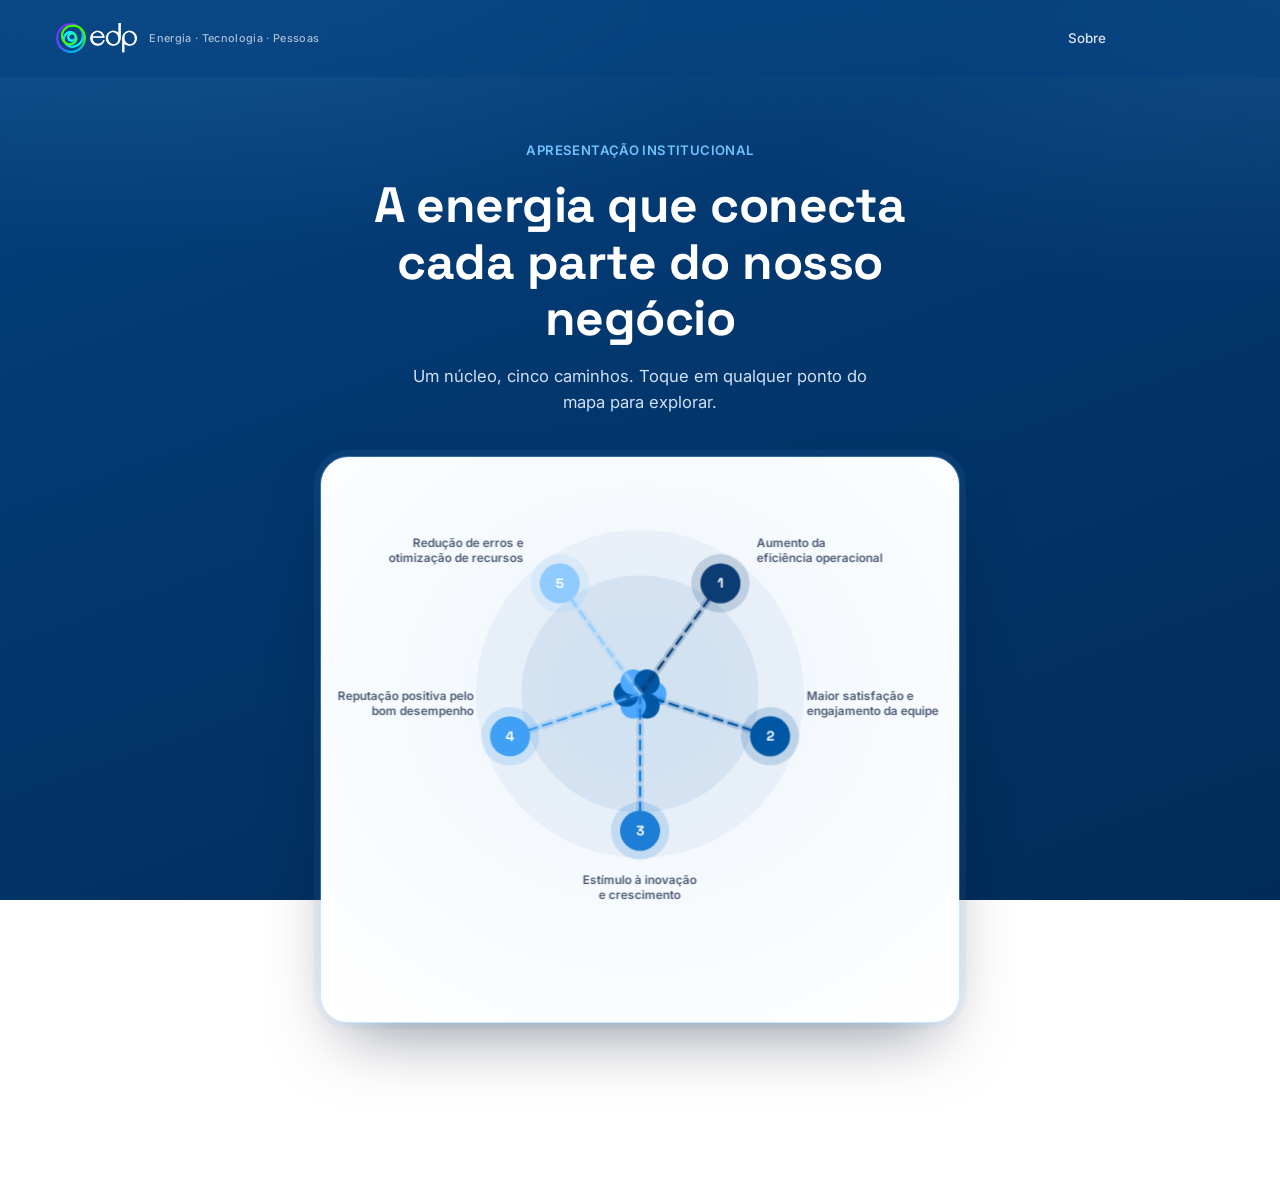
==== commit 3878beff: "Add files via upload" ====
--- a/index.html
+++ b/index.html
@@ -15,10 +15,13 @@
     <span class="brand-text"><small>Energia · Tecnologia · Pessoas</small></span>
   </button>
 
-  <button class="home-btn" data-route="home">
-    <svg viewBox="0 0 24 24" fill="none" stroke="currentColor" stroke-width="2" stroke-linecap="round" stroke-linejoin="round"><path d="M3 12l9-9 9 9"/><path d="M5 10v10a1 1 0 0 0 1 1h4v-6h4v6h4a1 1 0 0 0 1-1V10"/></svg>
-    <span>Início</span>
-  </button>
+  <div class="header-actions">
+    <button class="sobre-btn" data-route="sobre">Sobre</button>
+    <button class="home-btn" data-route="home">
+      <svg viewBox="0 0 24 24" fill="none" stroke="currentColor" stroke-width="2" stroke-linecap="round" stroke-linejoin="round"><path d="M3 12l9-9 9 9"/><path d="M5 10v10a1 1 0 0 0 1 1h4v-6h4v6h4a1 1 0 0 0 1-1V10"/></svg>
+      <span>Início</span>
+    </button>
+  </div>
 </header>
 
 <main>
@@ -623,6 +626,133 @@
     </div>
   </section>
 
+  <!-- ================= SOBRE ================= -->
+  <section id="sobre" class="page" data-page="sobre">
+    <div class="detail" style="max-width:820px;">
+      <p class="detail-kicker" style="justify-content:center;"><span class="dot" style="background:#f4c95d;"></span> Sobre este projeto</p>
+      <h2 class="detail-title" style="text-align:center;">Uma apresentação, do núcleo até a marca</h2>
+      <p class="detail-lede" style="max-width:56ch; margin-left:auto; margin-right:auto; text-align:center;">Esta apresentação institucional da EDP foi criada para transformar cinco pilares do negócio em uma experiência visual única — do átomo que se abre em mapa mental até o pássaro que dá vida à nossa marca.</p>
+
+      <div class="about-wrap">
+        <svg width="100%" viewBox="0 0 640 400" role="img" xmlns="http://www.w3.org/2000/svg" aria-labelledby="bird-title bird-desc">
+<title id="bird-title">Transformação na marca EDP</title>
+<desc id="bird-desc">Uma águia estilizada nas cores da EDP voa em cena, bate as asas e se transforma na marca oficial da EDP.</desc>
+<defs>
+  <linearGradient id="bird-grad" x1="0%" y1="0%" x2="100%" y2="100%">
+    <stop offset="0%" stop-color="#003f7d"/>
+    <stop offset="45%" stop-color="#0072ce"/>
+    <stop offset="75%" stop-color="#d4a537"/>
+    <stop offset="100%" stop-color="#f4c95d"/>
+  </linearGradient>
+</defs>
+
+<!-- tudo posicionado em torno do centro da cena -->
+<g transform="translate(320,190)">
+
+  <!-- ceu estrelado, um clima noturno para a transformação -->
+  <g class="star-field" fill="#ffffff">
+    <circle class="twinkle-star" cx="-260" cy="-130" r="1.6" style="animation-delay:.1s"/>
+    <circle class="twinkle-star" cx="-190" cy="-70" r="1.2" style="animation-delay:.9s"/>
+    <circle class="twinkle-star" cx="-230" cy="40" r="1.8" style="animation-delay:1.6s"/>
+    <circle class="twinkle-star" cx="-90" cy="-140" r="1.3" style="animation-delay:.4s"/>
+    <circle class="twinkle-star" cx="-30" cy="-165" r="1.6" style="animation-delay:2s"/>
+    <circle class="twinkle-star" cx="60" cy="-150" r="1.2" style="animation-delay:1.1s"/>
+    <circle class="twinkle-star" cx="150" cy="-120" r="1.8" style="animation-delay:.2s"/>
+    <circle class="twinkle-star" cx="230" cy="-60" r="1.4" style="animation-delay:1.4s"/>
+    <circle class="twinkle-star" cx="260" cy="30" r="1.6" style="animation-delay:.7s"/>
+    <circle class="twinkle-star" cx="220" cy="110" r="1.2" style="animation-delay:1.9s"/>
+    <circle class="twinkle-star" cx="120" cy="150" r="1.5" style="animation-delay:.5s"/>
+    <circle class="twinkle-star" cx="-120" cy="150" r="1.3" style="animation-delay:1.2s"/>
+    <circle class="twinkle-star" cx="-270" cy="120" r="1.4" style="animation-delay:2.3s"/>
+    <circle class="twinkle-star" cx="10" cy="120" r="1.1" style="animation-delay:1.7s"/>
+    <circle class="twinkle-star" cx="290" cy="-140" r="1.3" style="animation-delay:.3s"/>
+  </g>
+
+  <!-- halo suave atras da logo, acende no momento da transformacao -->
+  <circle class="logo-glow" cx="0" cy="0" r="90" fill="#0072ce" opacity="0"/>
+
+  <!-- águia: voa da esquerda ate o centro, batendo as asas -->
+  <g class="bird-rig">
+    <g class="bird-shape" transform="scale(1.3)">
+      <!-- asa de tras (mais escura, da profundidade) -->
+      <path class="wing wing-back" fill="url(#bird-grad)" opacity=".6" transform="translate(3,5) scale(.92)"
+        d="M8,-4 C -14,-16 -40,-19 -62,-13 L-54,-6 L-70,-3 C -70,-3 -56,2 -56,2 L-68,8 C -68,8 -50,7 -50,7 L-58,14 L-38,9 C -20,15 0,11 12,4 Z"/>
+      <!-- cauda em leque -->
+      <path fill="url(#bird-grad)" opacity=".92" d="M-12,-3 L-36,-11 L-27,0 L-36,11 L-12,3 Z"/>
+      <!-- corpo -->
+      <ellipse cx="2" cy="0" rx="15" ry="7.5" fill="url(#bird-grad)"/>
+      <!-- cabeça -->
+      <circle cx="23" cy="-2" r="8.5" fill="url(#bird-grad)"/>
+      <!-- bico curvo (águia) -->
+      <path fill="#d4a537" d="M29,-5 C 34,-6 40,-4 43,-1 C 40,0 40,0 40,0 C 40,0 39,2 39,2 C 36,3 32,2 29,0 Z"/>
+      <!-- asa da frente, com penas primárias bem definidas -->
+      <path class="wing wing-front" fill="url(#bird-grad)"
+        d="M10,-5 C -12,-22 -46,-27 -72,-18 L-62,-9 L-82,-6 C -82,-6 -64,0 -64,0 L-86,4 C -86,4 -62,4 -62,4 L-78,12 L-54,7 C -32,15 -8,12 12,5 Z"/>
+    </g>
+  </g>
+
+  <!-- rajada de particulas no impacto -->
+  <g class="burst">
+    <circle class="spark s1" cx="0" cy="0" r="5" fill="#0072ce"/>
+    <circle class="spark s2" cx="0" cy="0" r="4" fill="#f4c95d"/>
+    <circle class="spark s3" cx="0" cy="0" r="6" fill="#6fc3ff"/>
+    <circle class="spark s4" cx="0" cy="0" r="4" fill="#d4a537"/>
+    <circle class="spark s5" cx="0" cy="0" r="5" fill="#0057a3"/>
+    <circle class="spark s6" cx="0" cy="0" r="4" fill="#f4c95d"/>
+    <circle class="spark s7" cx="0" cy="0" r="5" fill="#6fc3ff"/>
+    <circle class="spark s8" cx="0" cy="0" r="4" fill="#d4a537"/>
+  </g>
+
+  <!-- a logo real, escondida ate a transformacao acontecer -->
+  <g class="logo-reveal">
+    <image href="assets/logo_edp.png" x="-108" y="-40" width="216" height="80"/>
+  </g>
+
+</g>
+</svg>
+      </div>
+
+      <div class="about-copy">
+        <p>Desenvolvido por <strong style="color:#fff;">Denis Alvarenga</strong>, em colaboração com apresentação institucional <strong style="color:#fff;">SENAI</strong>.</p>
+      </div>
+
+      <div class="team-grid">
+        <a class="team-card" href="https://www.linkedin.com/in/denisalvarenga/" target="_blank" rel="noopener noreferrer">
+          <img class="team-photo" src="assets/foto_denis.jpg" alt="Denis Alvarenga">
+          <span class="team-name">Denis Alvarenga</span>
+          <span class="team-role">Software Engineer</span>
+          <span class="team-link-hint">
+            <svg viewBox="0 0 24 24" fill="currentColor"><path d="M20.45 20.45h-3.55v-5.57c0-1.33-.02-3.04-1.85-3.04-1.86 0-2.14 1.45-2.14 2.94v5.67H9.36V9h3.41v1.56h.05c.48-.9 1.64-1.85 3.38-1.85 3.6 0 4.27 2.37 4.27 5.46v6.28zM5.34 7.43a2.06 2.06 0 1 1 0-4.12 2.06 2.06 0 0 1 0 4.12zM7.11 20.45H3.56V9h3.55v11.45z"/></svg>
+            Ver no LinkedIn
+          </span>
+        </a>
+
+        <a class="team-card" href="https://www.linkedin.com/in/vivian-alves-7aa373404/?skipRedirect=true" target="_blank" rel="noopener noreferrer">
+          <img class="team-photo" src="assets/foto_vivian.jpg" alt="Vivian Alves">
+          <span class="team-name">Vivian Alves</span>
+          <span class="team-role">Pesquisa textual e imagens</span>
+          <span class="team-link-hint">
+            <svg viewBox="0 0 24 24" fill="currentColor"><path d="M20.45 20.45h-3.55v-5.57c0-1.33-.02-3.04-1.85-3.04-1.86 0-2.14 1.45-2.14 2.94v5.67H9.36V9h3.41v1.56h.05c.48-.9 1.64-1.85 3.38-1.85 3.6 0 4.27 2.37 4.27 5.46v6.28zM5.34 7.43a2.06 2.06 0 1 1 0-4.12 2.06 2.06 0 0 1 0 4.12zM7.11 20.45H3.56V9h3.55v11.45z"/></svg>
+            Ver no LinkedIn
+          </span>
+        </a>
+
+        <div class="team-card is-static">
+          <img class="team-photo" src="assets/foto_leticia.jpg" alt="Letícia">
+          <span class="team-name">Letícia</span>
+          <span class="team-role">Pesquisa textual e imagens</span>
+        </div>
+      </div>
+
+      <div class="detail-links" style="justify-content:center; margin-top:36px;">
+        <button class="detail-link" data-route="home">
+          <svg viewBox="0 0 24 24" fill="none" stroke="currentColor" stroke-width="2" stroke-linecap="round" stroke-linejoin="round"><path d="M3 12l9-9 9 9"/><path d="M5 10v10a1 1 0 0 0 1 1h4v-6h4v6h4a1 1 0 0 0 1-1V10"/></svg>
+          Início
+        </button>
+      </div>
+    </div>
+  </section>
+
 </main>
 
 <footer class="site-footer">
--- a/css/style.css
+++ b/css/style.css
@@ -129,6 +129,26 @@
   letter-spacing: .03em;
   color: rgba(255,255,255,.65);
 }
+
+.header-actions{
+  display: flex;
+  align-items: center;
+  gap: 10px;
+}
+.sobre-btn{
+  display: inline-flex;
+  align-items: center;
+  padding: 9px 18px;
+  border-radius: 999px;
+  border: 1px solid transparent;
+  background: transparent;
+  color: rgba(255,255,255,.85);
+  font-size: .84rem;
+  font-weight: 500;
+  cursor: pointer;
+  transition: color .2s var(--ease), border-color .2s var(--ease), background .2s var(--ease);
+}
+.sobre-btn:hover{ color: #ffffff; border-color: rgba(255,255,255,.3); background: rgba(255,255,255,.08); }
 
 .home-btn{
   display: inline-flex;
@@ -529,7 +549,7 @@
   pointer-events: none;
   transition: opacity .3s var(--ease), transform .3s var(--ease);
 }
-body.on-detail .orbit-nav{
+body.on-tema .orbit-nav{
   opacity: 1;
   transform: translateX(-50%) translateY(0);
   pointer-events: auto;
@@ -559,6 +579,210 @@
 }
 
 /* ============================================================
+   PÁGINA "SOBRE" — animação do pássaro que se transforma na logo
+   ============================================================ */
+.about-wrap{
+  width: min(640px, 92vw);
+  margin: 0 auto;
+  position: relative;
+  border-radius: 28px;
+  overflow: hidden;
+  border: 1px solid rgba(111,195,255,.4);
+  box-shadow: 0 30px 70px -26px rgba(0,10,35,.5), 0 0 0 6px rgba(111,195,255,.08);
+  background:
+    radial-gradient(70% 60% at 30% 20%, rgba(111,195,255,.18) 0%, transparent 60%),
+    radial-gradient(50% 50% at 80% 75%, rgba(212,165,55,.12) 0%, transparent 65%),
+    linear-gradient(160deg, #0a1330 0%, #0d1f45 55%, #0a1330 100%);
+}
+.about-wrap svg{ width: 100%; height: auto; display: block; }
+
+.twinkle-star{
+  animation: star-twinkle 3.4s ease-in-out infinite;
+}
+@keyframes star-twinkle{
+  0%,100%{ opacity: .15; transform: scale(1); }
+  50%{ opacity: .95; transform: scale(1.3); }
+}
+
+.bird-rig{
+  animation: bird-fly 10s ease-in-out infinite;
+}
+@keyframes bird-fly{
+  0%{ transform: translateX(-260px); opacity: 0; }
+  4%{ opacity: 1; }
+  58%{ transform: translateX(0px); opacity: 1; }
+  62%{ transform: translateX(0px) scale(1.1); opacity: 0; }
+  100%{ transform: translateX(-260px) scale(1); opacity: 0; }
+}
+.bird-shape{
+  animation: bird-bob 1.1s ease-in-out infinite;
+  transform-box: fill-box; transform-origin: center;
+}
+@keyframes bird-bob{
+  0%,100%{ transform: translateY(0); }
+  50%{ transform: translateY(-10px); }
+}
+.wing{
+  transform-box: fill-box;
+  transform-origin: 88% 45%;
+  animation: wing-flap .34s ease-in-out infinite alternate;
+}
+.wing-back{ animation-delay: .03s; }
+@keyframes wing-flap{
+  from{ transform: rotate(26deg); }
+  to{ transform: rotate(-34deg); }
+}
+
+.logo-glow{
+  animation: glow-flash 10s ease-out infinite;
+}
+@keyframes glow-flash{
+  0%,58%{ opacity: 0; transform: scale(.6); }
+  63%{ opacity: .55; transform: scale(1.3); }
+  75%,90%{ opacity: .16; transform: scale(1); }
+  100%{ opacity: 0; transform: scale(.6); }
+}
+
+.logo-reveal{
+  opacity: 0;
+  transform: scale(.5);
+  transform-box: fill-box;
+  transform-origin: center;
+  animation: logo-in 10s cubic-bezier(.25,1.4,.4,1) infinite;
+}
+@keyframes logo-in{
+  0%,60%{ opacity: 0; transform: scale(.5); }
+  68%{ opacity: 1; transform: scale(1.08); }
+  74%,90%{ opacity: 1; transform: scale(1); }
+  97%,100%{ opacity: 0; transform: scale(.5); }
+}
+
+.burst .spark{ opacity: 0; }
+@keyframes spark-0{
+  0%,58%{ opacity:0; transform: translate(0,0) scale(.4); }
+  63%{ opacity:1; transform: translate(80px,0) scale(1); }
+  76%,100%{ opacity:0; transform: translate(108px,0) scale(.6); }
+}
+@keyframes spark-45{
+  0%,58%{ opacity:0; transform: translate(0,0) scale(.4); }
+  63%{ opacity:1; transform: translate(57px,-57px) scale(1); }
+  76%,100%{ opacity:0; transform: translate(78px,-78px) scale(.6); }
+}
+@keyframes spark-90{
+  0%,58%{ opacity:0; transform: translate(0,0) scale(.4); }
+  63%{ opacity:1; transform: translate(0,-80px) scale(1); }
+  76%,100%{ opacity:0; transform: translate(0,-108px) scale(.6); }
+}
+@keyframes spark-135{
+  0%,58%{ opacity:0; transform: translate(0,0) scale(.4); }
+  63%{ opacity:1; transform: translate(-57px,-57px) scale(1); }
+  76%,100%{ opacity:0; transform: translate(-78px,-78px) scale(.6); }
+}
+@keyframes spark-180{
+  0%,58%{ opacity:0; transform: translate(0,0) scale(.4); }
+  63%{ opacity:1; transform: translate(-80px,0) scale(1); }
+  76%,100%{ opacity:0; transform: translate(-108px,0) scale(.6); }
+}
+@keyframes spark-225{
+  0%,58%{ opacity:0; transform: translate(0,0) scale(.4); }
+  63%{ opacity:1; transform: translate(-57px,57px) scale(1); }
+  76%,100%{ opacity:0; transform: translate(-78px,78px) scale(.6); }
+}
+@keyframes spark-270{
+  0%,58%{ opacity:0; transform: translate(0,0) scale(.4); }
+  63%{ opacity:1; transform: translate(0,80px) scale(1); }
+  76%,100%{ opacity:0; transform: translate(0,108px) scale(.6); }
+}
+@keyframes spark-315{
+  0%,58%{ opacity:0; transform: translate(0,0) scale(.4); }
+  63%{ opacity:1; transform: translate(57px,57px) scale(1); }
+  76%,100%{ opacity:0; transform: translate(78px,78px) scale(.6); }
+}
+.s1{ animation: spark-0 10s ease-out infinite; }
+.s2{ animation: spark-45 10s ease-out infinite; }
+.s3{ animation: spark-90 10s ease-out infinite; }
+.s4{ animation: spark-135 10s ease-out infinite; }
+.s5{ animation: spark-180 10s ease-out infinite; }
+.s6{ animation: spark-225 10s ease-out infinite; }
+.s7{ animation: spark-270 10s ease-out infinite; }
+.s8{ animation: spark-315 10s ease-out infinite; }
+
+@media (prefers-reduced-motion: reduce){
+  .bird-rig, .bird-shape, .wing, .logo-glow, .burst .spark{ animation: none; opacity: 0; }
+  .logo-reveal{ animation: none; opacity: 1; transform: scale(1); }
+}
+
+.about-copy{
+  max-width: 640px;
+  margin: 32px auto 0;
+  text-align: center;
+}
+.about-copy p{
+  color: var(--ink-soft);
+  font-size: 1.02rem;
+  margin: 0;
+}
+
+.team-grid{
+  display: grid;
+  grid-template-columns: repeat(3, 1fr);
+  gap: 18px;
+  max-width: 760px;
+  margin: 30px auto 0;
+}
+.team-card{
+  display: flex;
+  flex-direction: column;
+  align-items: center;
+  text-align: center;
+  gap: 4px;
+  padding: 26px 16px 22px;
+  border-radius: 20px;
+  background: rgba(255,255,255,.06);
+  border: 1px solid rgba(111,195,255,.25);
+  text-decoration: none;
+  color: inherit;
+  transition: transform .2s var(--ease), background .2s var(--ease), border-color .2s var(--ease);
+}
+a.team-card:hover{
+  transform: translateY(-3px);
+  background: rgba(255,255,255,.1);
+  border-color: rgba(111,195,255,.5);
+}
+.team-photo{
+  width: 84px;
+  height: 84px;
+  border-radius: 50%;
+  object-fit: cover;
+  margin-bottom: 12px;
+  border: 2px solid rgba(255,255,255,.5);
+}
+.team-name{
+  font-family: var(--font-display);
+  font-weight: 700;
+  font-size: 1rem;
+  color: #ffffff;
+}
+.team-role{
+  font-size: .82rem;
+  color: var(--ink-mute);
+  margin-top: 2px;
+  min-height: 2.4em;
+}
+.team-link-hint{
+  display: inline-flex;
+  align-items: center;
+  gap: 6px;
+  margin-top: 12px;
+  font-size: .78rem;
+  font-weight: 600;
+  color: var(--edp-blue-light);
+}
+.team-link-hint svg{ width: 14px; height: 14px; }
+.team-card.is-static{ cursor: default; }
+.team-card.is-static .team-photo{ opacity: .8; }
+
+/* ============================================================
    RODAPÉ (crédito, presente em todas as páginas)
    ============================================================ */
 .site-footer{
@@ -579,7 +803,7 @@
 }
 /* nas páginas de tema o navegador em órbita fica fixo por cima:
    dá um respiro extra para o rodapé não ficar escondido atrás dele */
-body.on-detail .site-footer{ padding-bottom: 92px; }
+body.on-tema .site-footer{ padding-bottom: 92px; }
 
 /* ============================================================
    RESPONSIVO
@@ -590,9 +814,15 @@
   #home{ padding-top: 112px; }
 }
 
+@media (max-width: 620px){
+  .team-grid{ grid-template-columns: 1fr; max-width: 320px; }
+}
+
 @media (max-width: 520px){
   .site-header{ padding: 16px 16px; }
   .brand-text small{ display: none; }
+  .header-actions{ gap: 6px; }
+  .sobre-btn{ padding: 9px 12px; font-size: .8rem; }
   .home-btn span{ display: none; }
   .home-btn{ padding: 9px; }
   .orbit-nav{ bottom: 14px; }
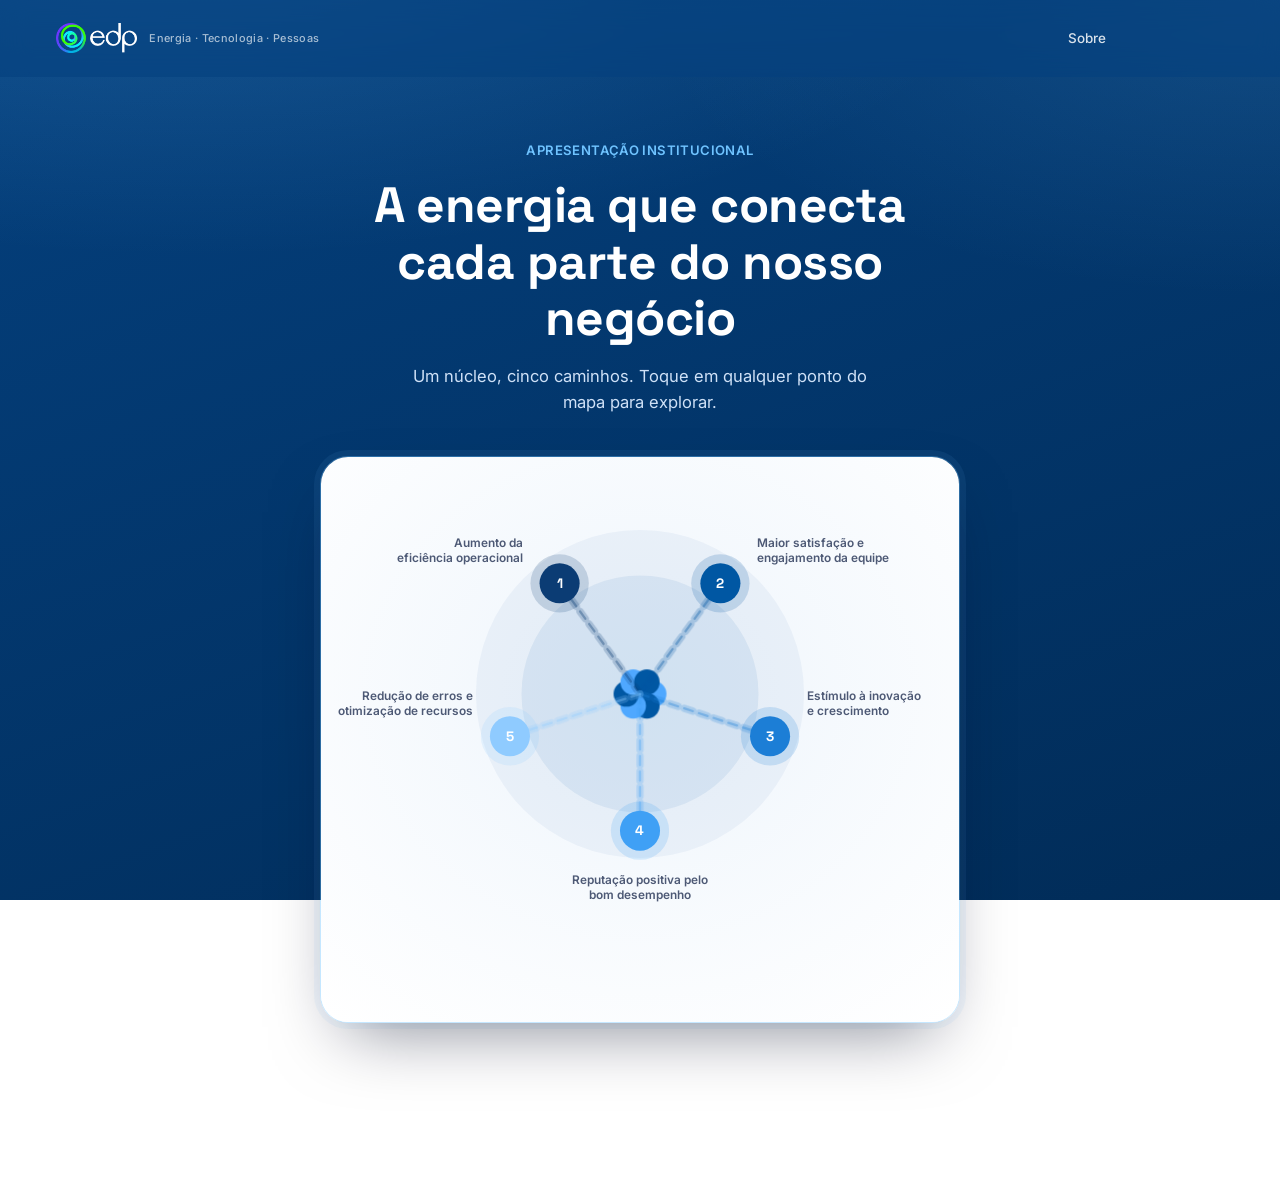
==== commit f456d576: "Add files via upload" ====
--- a/index.html
+++ b/index.html
@@ -78,51 +78,61 @@
 <circle cx="357.5" cy="247" r="14" fill="#0057A3"/>
 </g>
 <g class="orbit-system">
-<line x1="350" y1="260" x2="438.2" y2="138.6" stroke="#0B3C74" stroke-width="8" opacity=".22" stroke-linecap="round" class="branch branch-1 branch-glow"/>
-<line x1="350" y1="260" x2="438.2" y2="138.6" stroke="#0B3C74" stroke-width="2.5" stroke-linecap="round" class="branch branch-1 branch-beam"/>
-<line x1="350" y1="260" x2="492.7" y2="306.4" stroke="#0057A3" stroke-width="8" opacity=".22" stroke-linecap="round" class="branch branch-2 branch-glow"/>
-<line x1="350" y1="260" x2="492.7" y2="306.4" stroke="#0057A3" stroke-width="2.5" stroke-linecap="round" class="branch branch-2 branch-beam"/>
-<line x1="350" y1="260" x2="350.0" y2="410.0" stroke="#1C7ED6" stroke-width="8" opacity=".22" stroke-linecap="round" class="branch branch-3 branch-glow"/>
-<line x1="350" y1="260" x2="350.0" y2="410.0" stroke="#1C7ED6" stroke-width="2.5" stroke-linecap="round" class="branch branch-3 branch-beam"/>
-<line x1="350" y1="260" x2="207.3" y2="306.4" stroke="#3FA0F5" stroke-width="8" opacity=".22" stroke-linecap="round" class="branch branch-4 branch-glow"/>
-<line x1="350" y1="260" x2="207.3" y2="306.4" stroke="#3FA0F5" stroke-width="2.5" stroke-linecap="round" class="branch branch-4 branch-beam"/>
-<line x1="350" y1="260" x2="261.8" y2="138.6" stroke="#8FCBFF" stroke-width="8" opacity=".22" stroke-linecap="round" class="branch branch-5 branch-glow"/>
-<line x1="350" y1="260" x2="261.8" y2="138.6" stroke="#8FCBFF" stroke-width="2.5" stroke-linecap="round" class="branch branch-5 branch-beam"/>
+<line x1="350" y1="260" x2="261.8" y2="138.6" stroke="#0B3C74" stroke-width="8" opacity=".22" stroke-linecap="round" class="branch branch-1 branch-glow"/>
+<line x1="350" y1="260" x2="261.8" y2="138.6" stroke="#0B3C74" stroke-width="2.5" stroke-linecap="round" class="branch branch-1 branch-beam"/>
+<line x1="350" y1="260" x2="438.2" y2="138.6" stroke="#0057A3" stroke-width="8" opacity=".22" stroke-linecap="round" class="branch branch-2 branch-glow"/>
+<line x1="350" y1="260" x2="438.2" y2="138.6" stroke="#0057A3" stroke-width="2.5" stroke-linecap="round" class="branch branch-2 branch-beam"/>
+<line x1="350" y1="260" x2="492.7" y2="306.4" stroke="#1C7ED6" stroke-width="8" opacity=".22" stroke-linecap="round" class="branch branch-3 branch-glow"/>
+<line x1="350" y1="260" x2="492.7" y2="306.4" stroke="#1C7ED6" stroke-width="2.5" stroke-linecap="round" class="branch branch-3 branch-beam"/>
+<line x1="350" y1="260" x2="350.0" y2="410.0" stroke="#3FA0F5" stroke-width="8" opacity=".22" stroke-linecap="round" class="branch branch-4 branch-glow"/>
+<line x1="350" y1="260" x2="350.0" y2="410.0" stroke="#3FA0F5" stroke-width="2.5" stroke-linecap="round" class="branch branch-4 branch-beam"/>
+<line x1="350" y1="260" x2="207.3" y2="306.4" stroke="#8FCBFF" stroke-width="8" opacity=".22" stroke-linecap="round" class="branch branch-5 branch-glow"/>
+<line x1="350" y1="260" x2="207.3" y2="306.4" stroke="#8FCBFF" stroke-width="2.5" stroke-linecap="round" class="branch branch-5 branch-beam"/>
 <g class="map-node" data-node="1" tabindex="0" role="button" aria-label="Abrir tema 1">
-<circle cx="438.2" cy="138.6" r="32" fill="#0B3C74" opacity=".18"/>
-<circle cx="438.2" cy="138.6" r="22" fill="#0B3C74"/>
-<text x="438.2" y="143.6" text-anchor="middle" font-size="15" font-weight="700" fill="#ffffff" font-family="Space Grotesk, Inter, sans-serif">1</text>
+<circle cx="261.8" cy="138.6" r="32" fill="#0B3C74" opacity=".18"/>
+<circle cx="261.8" cy="138.6" r="22" fill="#0B3C74"/>
+<text x="261.8" y="143.6" text-anchor="middle" font-size="15" font-weight="700" fill="#ffffff" font-family="Space Grotesk, Inter, sans-serif">1</text>
 </g>
 <g class="map-node" data-node="2" tabindex="0" role="button" aria-label="Abrir tema 2">
-<circle cx="492.7" cy="306.4" r="32" fill="#0057A3" opacity=".18"/>
-<circle cx="492.7" cy="306.4" r="22" fill="#0057A3"/>
-<text x="492.7" y="311.4" text-anchor="middle" font-size="15" font-weight="700" fill="#ffffff" font-family="Space Grotesk, Inter, sans-serif">2</text>
+<circle cx="438.2" cy="138.6" r="32" fill="#0057A3" opacity=".18"/>
+<circle cx="438.2" cy="138.6" r="22" fill="#0057A3"/>
+<text x="438.2" y="143.6" text-anchor="middle" font-size="15" font-weight="700" fill="#ffffff" font-family="Space Grotesk, Inter, sans-serif">2</text>
 </g>
 <g class="map-node" data-node="3" tabindex="0" role="button" aria-label="Abrir tema 3">
-<circle cx="350.0" cy="410.0" r="32" fill="#1C7ED6" opacity=".18"/>
-<circle cx="350.0" cy="410.0" r="22" fill="#1C7ED6"/>
-<text x="350.0" y="415.0" text-anchor="middle" font-size="15" font-weight="700" fill="#ffffff" font-family="Space Grotesk, Inter, sans-serif">3</text>
+<circle cx="492.7" cy="306.4" r="32" fill="#1C7ED6" opacity=".18"/>
+<circle cx="492.7" cy="306.4" r="22" fill="#1C7ED6"/>
+<text x="492.7" y="311.4" text-anchor="middle" font-size="15" font-weight="700" fill="#ffffff" font-family="Space Grotesk, Inter, sans-serif">3</text>
 </g>
 <g class="map-node" data-node="4" tabindex="0" role="button" aria-label="Abrir tema 4">
-<circle cx="207.3" cy="306.4" r="32" fill="#3FA0F5" opacity=".18"/>
-<circle cx="207.3" cy="306.4" r="22" fill="#3FA0F5"/>
-<text x="207.3" y="311.4" text-anchor="middle" font-size="15" font-weight="700" fill="#ffffff" font-family="Space Grotesk, Inter, sans-serif">4</text>
+<circle cx="350.0" cy="410.0" r="32" fill="#3FA0F5" opacity=".18"/>
+<circle cx="350.0" cy="410.0" r="22" fill="#3FA0F5"/>
+<text x="350.0" y="415.0" text-anchor="middle" font-size="15" font-weight="700" fill="#ffffff" font-family="Space Grotesk, Inter, sans-serif">4</text>
 </g>
 <g class="map-node" data-node="5" tabindex="0" role="button" aria-label="Abrir tema 5">
-<circle cx="261.8" cy="138.6" r="32" fill="#8FCBFF" opacity=".18"/>
-<circle cx="261.8" cy="138.6" r="22" fill="#8FCBFF"/>
-<text x="261.8" y="143.6" text-anchor="middle" font-size="15" font-weight="700" fill="#ffffff" font-family="Space Grotesk, Inter, sans-serif">5</text>
-</g>
-<text x="478.2" y="98.6" text-anchor="start" font-size="13" font-weight="600" fill="#4d5975" font-family="Inter, sans-serif">Aumento da</text>
-<text x="478.2" y="115.6" text-anchor="start" font-size="13" font-weight="600" fill="#4d5975" font-family="Inter, sans-serif">eficiência operacional</text>
-<text x="532.7" y="266.4" text-anchor="start" font-size="13" font-weight="600" fill="#4d5975" font-family="Inter, sans-serif">Maior satisfação e</text>
-<text x="532.7" y="283.4" text-anchor="start" font-size="13" font-weight="600" fill="#4d5975" font-family="Inter, sans-serif">engajamento da equipe</text>
-<text x="350.0" y="468.0" text-anchor="middle" font-size="13" font-weight="600" fill="#4d5975" font-family="Inter, sans-serif">Estímulo à inovação</text>
-<text x="350.0" y="485.0" text-anchor="middle" font-size="13" font-weight="600" fill="#4d5975" font-family="Inter, sans-serif">e crescimento</text>
-<text x="167.3" y="266.4" text-anchor="end" font-size="13" font-weight="600" fill="#4d5975" font-family="Inter, sans-serif">Reputação positiva pelo</text>
-<text x="167.3" y="283.4" text-anchor="end" font-size="13" font-weight="600" fill="#4d5975" font-family="Inter, sans-serif">bom desempenho</text>
-<text x="221.8" y="98.6" text-anchor="end" font-size="13" font-weight="600" fill="#4d5975" font-family="Inter, sans-serif">Redução de erros e</text>
-<text x="221.8" y="115.6" text-anchor="end" font-size="13" font-weight="600" fill="#4d5975" font-family="Inter, sans-serif">otimização de recursos</text>
+<circle cx="207.3" cy="306.4" r="32" fill="#8FCBFF" opacity=".18"/>
+<circle cx="207.3" cy="306.4" r="22" fill="#8FCBFF"/>
+<text x="207.3" y="311.4" text-anchor="middle" font-size="15" font-weight="700" fill="#ffffff" font-family="Space Grotesk, Inter, sans-serif">5</text>
+</g>
+<g class="node-label node-label-1">
+<text x="221.8" y="98.6" text-anchor="end" font-size="13" font-weight="600" fill="#4d5975" font-family="Inter, sans-serif">Aumento da</text>
+<text x="221.8" y="115.6" text-anchor="end" font-size="13" font-weight="600" fill="#4d5975" font-family="Inter, sans-serif">eficiência operacional</text>
+</g>
+<g class="node-label node-label-2">
+<text x="478.2" y="98.6" text-anchor="start" font-size="13" font-weight="600" fill="#4d5975" font-family="Inter, sans-serif">Maior satisfação e</text>
+<text x="478.2" y="115.6" text-anchor="start" font-size="13" font-weight="600" fill="#4d5975" font-family="Inter, sans-serif">engajamento da equipe</text>
+</g>
+<g class="node-label node-label-3">
+<text x="532.7" y="266.4" text-anchor="start" font-size="13" font-weight="600" fill="#4d5975" font-family="Inter, sans-serif">Estímulo à inovação</text>
+<text x="532.7" y="283.4" text-anchor="start" font-size="13" font-weight="600" fill="#4d5975" font-family="Inter, sans-serif">e crescimento</text>
+</g>
+<g class="node-label node-label-4">
+<text x="350.0" y="468.0" text-anchor="middle" font-size="13" font-weight="600" fill="#4d5975" font-family="Inter, sans-serif">Reputação positiva pelo</text>
+<text x="350.0" y="485.0" text-anchor="middle" font-size="13" font-weight="600" fill="#4d5975" font-family="Inter, sans-serif">bom desempenho</text>
+</g>
+<g class="node-label node-label-5">
+<text x="167.3" y="266.4" text-anchor="end" font-size="13" font-weight="600" fill="#4d5975" font-family="Inter, sans-serif">Redução de erros e</text>
+<text x="167.3" y="283.4" text-anchor="end" font-size="13" font-weight="600" fill="#4d5975" font-family="Inter, sans-serif">otimização de recursos</text>
+</g>
 </g>
 </svg>
     </div>
--- a/css/style.css
+++ b/css/style.css
@@ -288,7 +288,7 @@
 /* --- casca clássica (órbitas elípticas + elétrons): visível no
    início, some exatamente quando o mapa mental "explode" --- */
 .atom-shell{
-  animation: shell-fade .6s ease-in 7.95s forwards;
+  animation: shell-fade .6s ease-in 4.4s forwards;
 }
 @keyframes shell-fade{
   from{ opacity: 1; }
@@ -308,49 +308,81 @@
 @keyframes spin-cw{ to{ transform: rotate(360deg); } }
 @keyframes spin-ccw{ to{ transform: rotate(-360deg); } }
 
-/* --- explosão: o átomo brilhante revela o mapa mental --- */
-.orbit-system{
-  transform-box: view-box;
-  transform-origin: 350px 260px;
-  animation: atom-burst .8s cubic-bezier(.25,1.15,.4,1) 8s both;
-}
-@keyframes atom-burst{
-  0%{ transform: scale(.05); opacity: 0; }
-  55%{ opacity: 1; }
-  100%{ transform: scale(1); opacity: 1; }
-}
-
+/* --- explosão: o mapa mental é revelado em cascata, nó 1 primeiro,
+   depois 2, 3, 4 e 5 em sequência (em vez de todos de uma vez) --- */
 .branch{ stroke-dasharray: 10px 7px; }
-.branch-beam{ animation: branch-flow 2.6s linear infinite; animation-delay: 2s; }
-.branch-1.branch-beam{ animation-delay: 8.9s; }
-.branch-2.branch-beam{ animation-delay: 9.3s; }
-.branch-3.branch-beam{ animation-delay: 9.7s; }
-.branch-4.branch-beam{ animation-delay: 10.1s; }
-.branch-5.branch-beam{ animation-delay: 10.5s; }
+.branch-glow{ opacity: 0; animation: glow-fade-in .3s ease-out both; }
+.branch-beam{ opacity: 0; animation: beam-fade-in .3s ease-out both, branch-flow 2.6s linear infinite; }
+@keyframes glow-fade-in{ from{ opacity: 0; } to{ opacity: .22; } }
+@keyframes beam-fade-in{ from{ opacity: 0; } to{ opacity: .35; } }
+
+.branch-1.branch-glow{ animation-delay: 5.00s; }
+.branch-2.branch-glow{ animation-delay: 5.15s; }
+.branch-3.branch-glow{ animation-delay: 5.30s; }
+.branch-4.branch-glow{ animation-delay: 5.45s; }
+.branch-5.branch-glow{ animation-delay: 5.60s; }
+/* a segunda animação (o brilho contínuo) só deve começar a "correr"
+   depois que o ramo já apareceu — por isso o segundo valor de delay */
+.branch-1.branch-beam{ animation-delay: 5.00s, 5.45s; }
+.branch-2.branch-beam{ animation-delay: 5.15s, 5.60s; }
+.branch-3.branch-beam{ animation-delay: 5.30s, 5.75s; }
+.branch-4.branch-beam{ animation-delay: 5.45s, 5.90s; }
+.branch-5.branch-beam{ animation-delay: 5.60s, 6.05s; }
 @keyframes branch-flow{
   0%{ stroke-dashoffset: 34; opacity: .35; }
   35%{ opacity: 1; }
   100%{ stroke-dashoffset: 0; opacity: .35; }
 }
+
+.map-node{
+  opacity: 0;
+  transform-box: fill-box;
+  transform-origin: center;
+  animation: node-pop .45s cubic-bezier(.3,1.4,.4,1) both;
+}
+@keyframes node-pop{
+  0%{ opacity: 0; transform: scale(.2); }
+  70%{ opacity: 1; }
+  100%{ opacity: 1; transform: scale(1); }
+}
+.map-node[data-node="1"]{ animation-delay: 5.00s; }
+.map-node[data-node="2"]{ animation-delay: 5.15s; }
+.map-node[data-node="3"]{ animation-delay: 5.30s; }
+.map-node[data-node="4"]{ animation-delay: 5.45s; }
+.map-node[data-node="5"]{ animation-delay: 5.60s; }
+
+.node-label{
+  opacity: 0;
+  animation: label-fade-in .35s ease-out both;
+}
+.node-label-1{ animation-delay: 5.05s; }
+.node-label-2{ animation-delay: 5.20s; }
+.node-label-3{ animation-delay: 5.35s; }
+.node-label-4{ animation-delay: 5.50s; }
+.node-label-5{ animation-delay: 5.65s; }
+@keyframes label-fade-in{
+  from{ opacity: 0; transform: translateY(3px); }
+  to{ opacity: 1; transform: translateY(0); }
+}
+
 .map-node circle:nth-of-type(1){
   animation: node-halo 2.6s ease-in-out infinite;
-  animation-delay: 2s;
   transform-box: fill-box; transform-origin: center;
 }
-.map-node[data-node="1"] circle:nth-of-type(1){ animation-delay: 8.9s; }
-.map-node[data-node="2"] circle:nth-of-type(1){ animation-delay: 9.3s; }
-.map-node[data-node="3"] circle:nth-of-type(1){ animation-delay: 9.7s; }
-.map-node[data-node="4"] circle:nth-of-type(1){ animation-delay: 10.1s; }
-.map-node[data-node="5"] circle:nth-of-type(1){ animation-delay: 10.5s; }
+.map-node[data-node="1"] circle:nth-of-type(1){ animation-delay: 5.45s; }
+.map-node[data-node="2"] circle:nth-of-type(1){ animation-delay: 5.60s; }
+.map-node[data-node="3"] circle:nth-of-type(1){ animation-delay: 5.75s; }
+.map-node[data-node="4"] circle:nth-of-type(1){ animation-delay: 5.90s; }
+.map-node[data-node="5"] circle:nth-of-type(1){ animation-delay: 6.05s; }
 @keyframes node-halo{
   0%,100%{ opacity: .18; transform: scale(1); }
   50%{ opacity: .36; transform: scale(1.16); }
 }
 
 @media (prefers-reduced-motion: reduce){
-  .orbit-system{ animation: none; transform: none; opacity: 1; }
+  .branch-glow, .branch-beam, .map-node{ animation: none; opacity: 1; }
   .atom-shell{ animation: none; opacity: 0; }
-  .nucleus-glow, .nucleus-core-group, .orbit-spin, .branch-beam, .map-node circle:nth-of-type(1){ animation: none; }
+  .nucleus-glow, .nucleus-core-group, .orbit-spin, .map-node circle:nth-of-type(1){ animation: none; }
 }
 
 /* ============================================================
